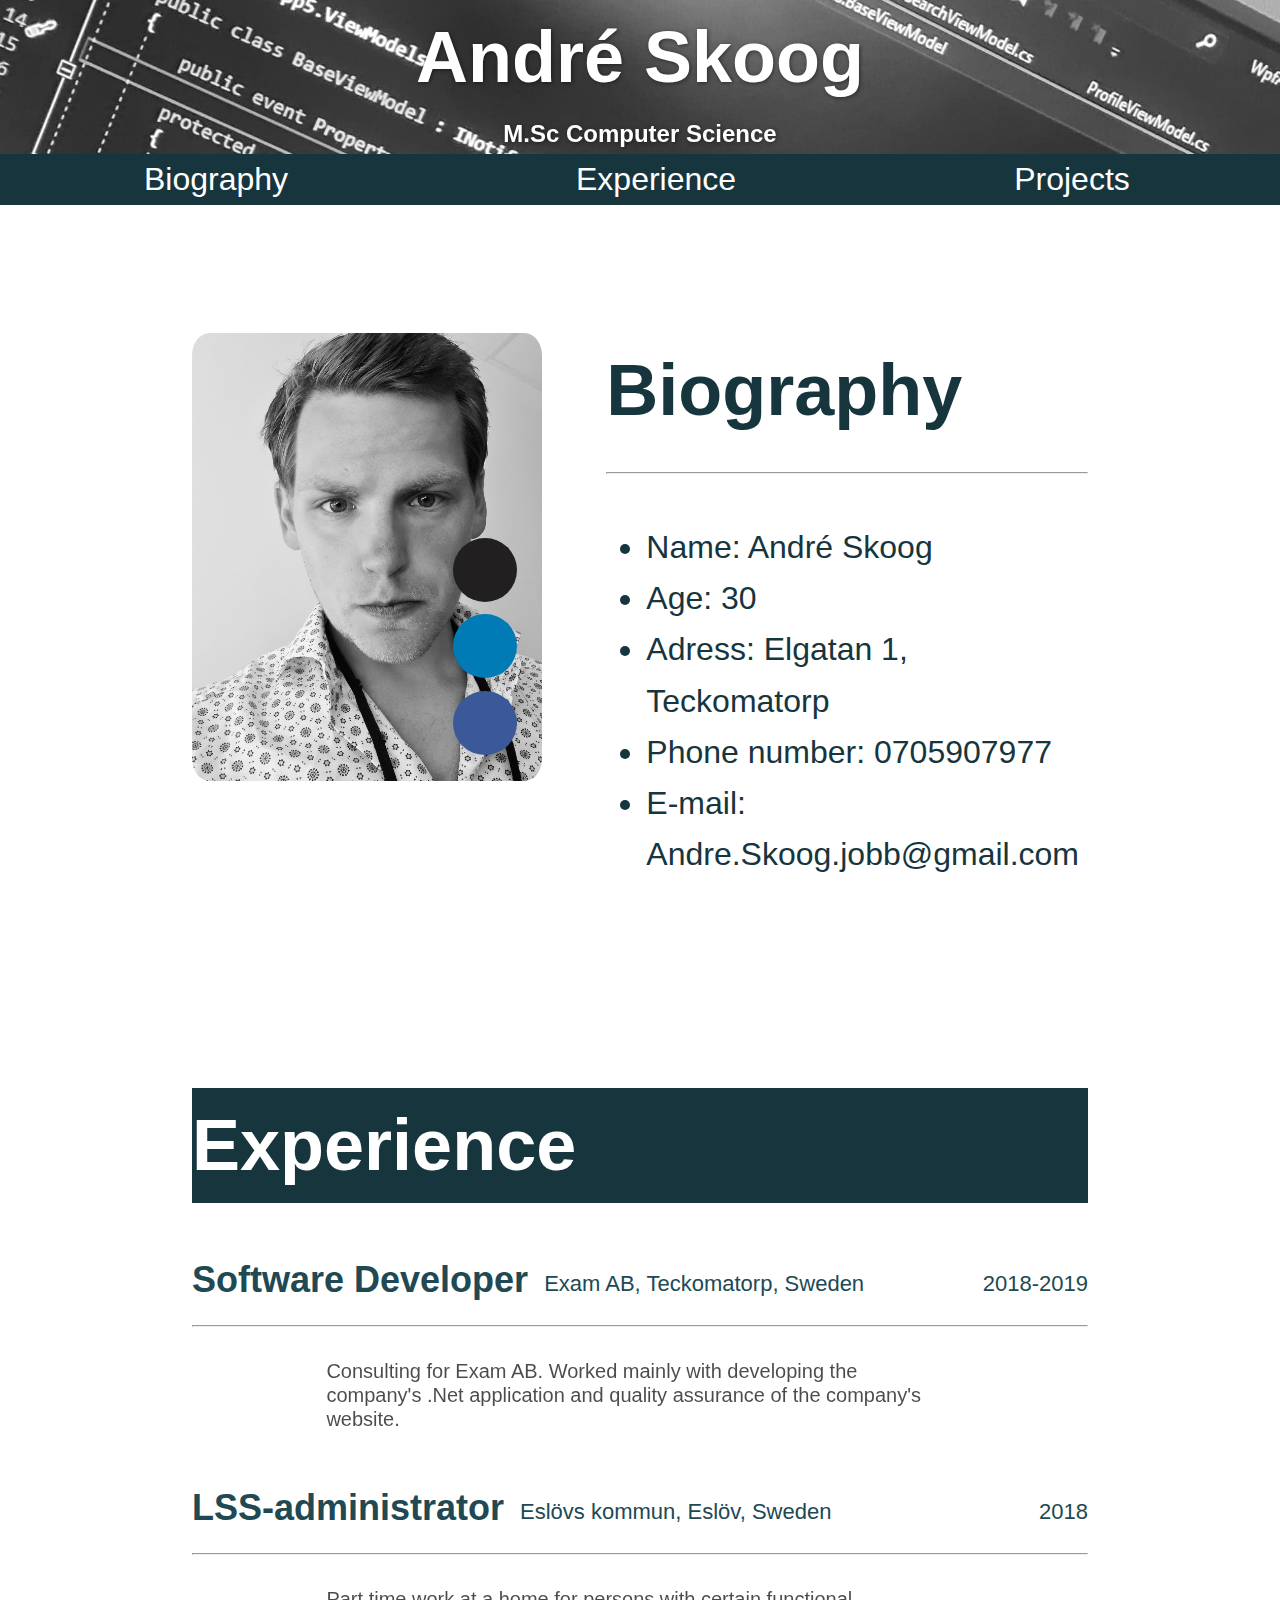
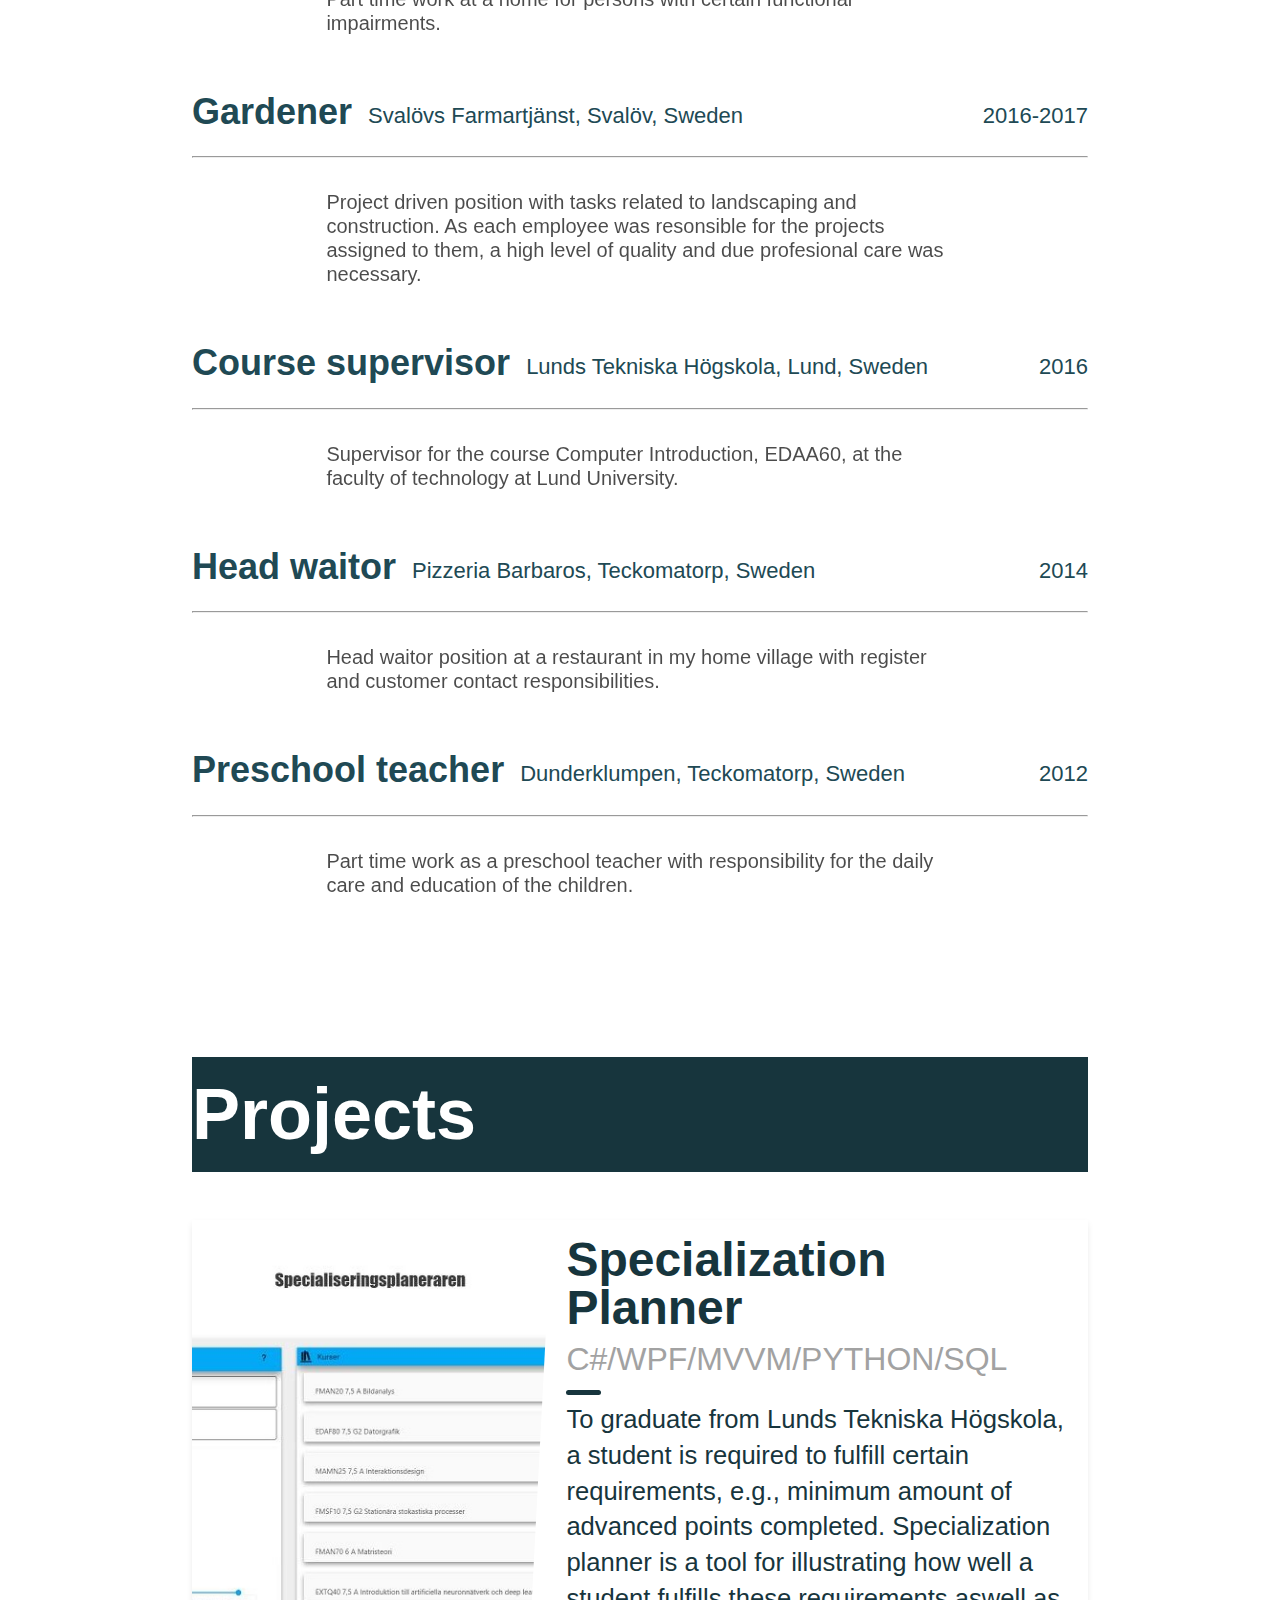
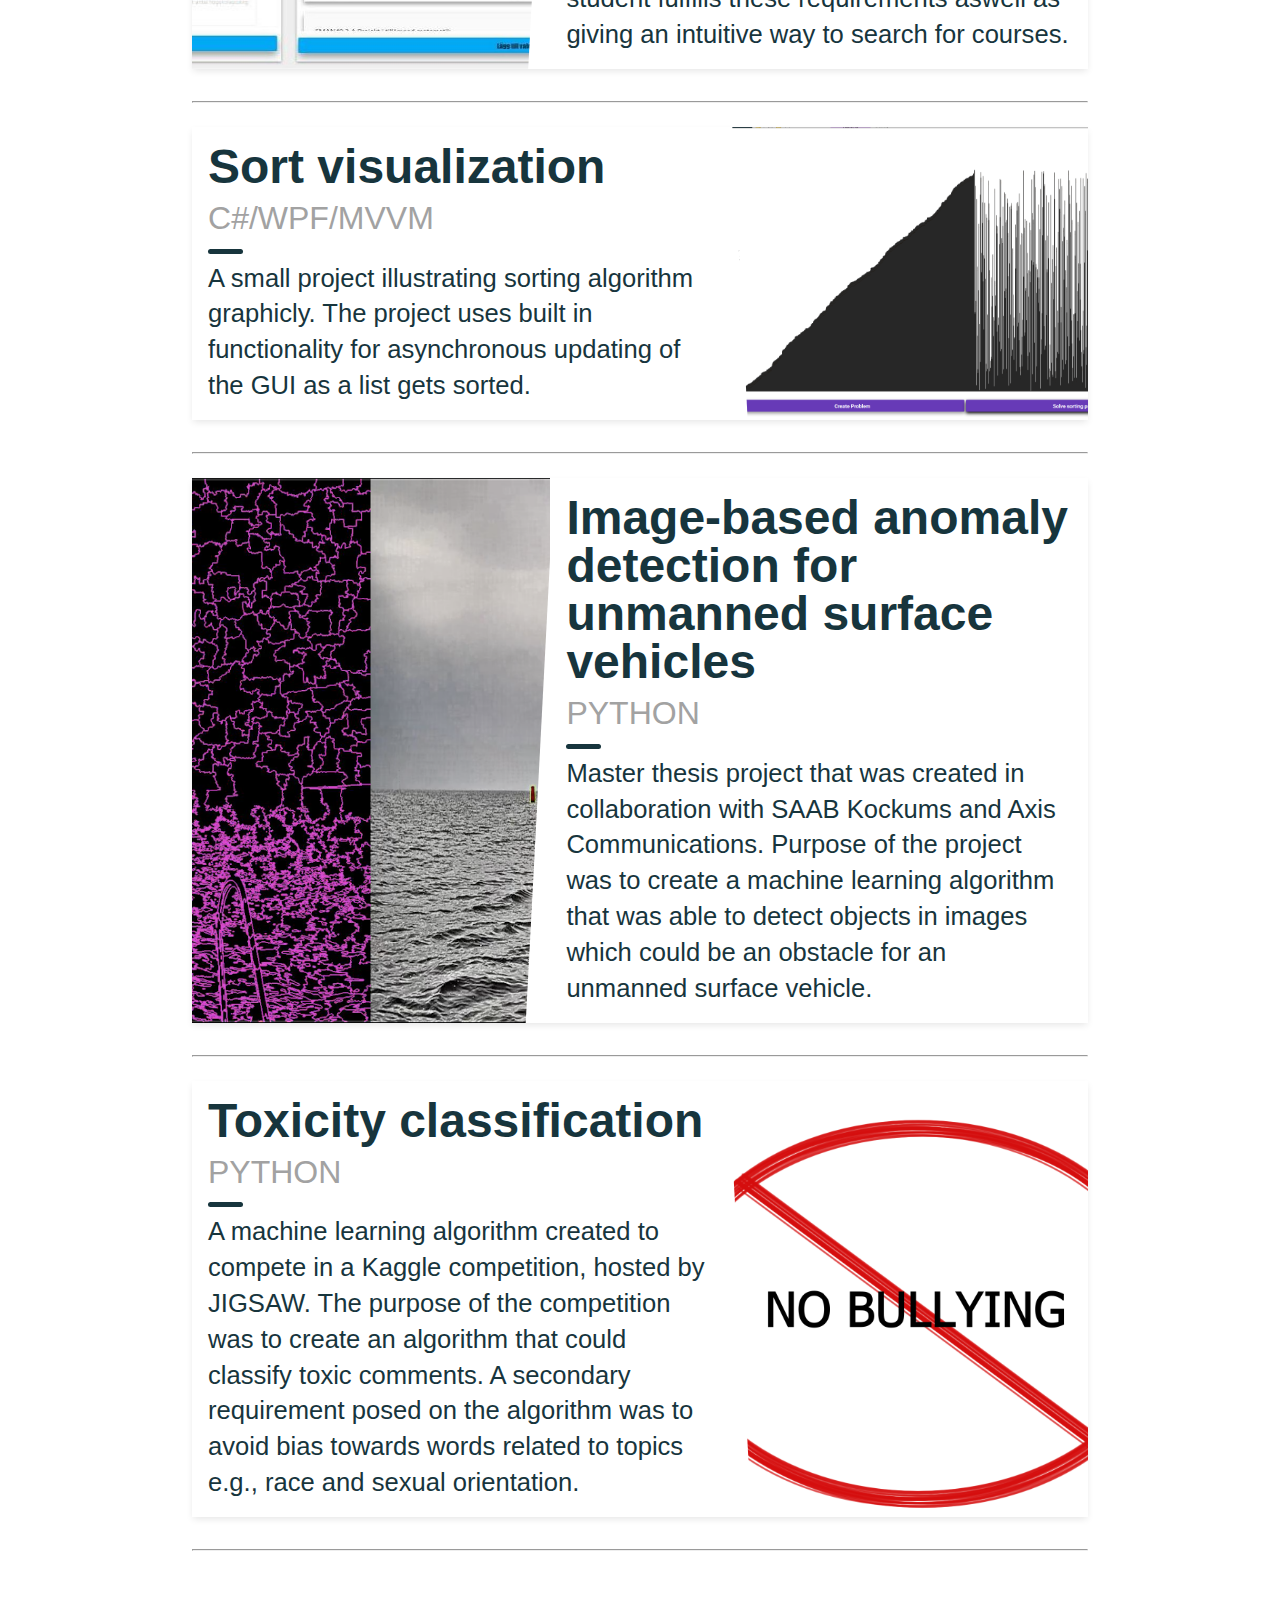
==== index.html @ 3f17c133 "Add files via upload" ====
<!DOCTYPE html>
<!--[if lt IE 7]>      <html class="no-js lt-ie9 lt-ie8 lt-ie7"> <![endif]-->
<!--[if IE 7]>         <html class="no-js lt-ie9 lt-ie8"> <![endif]-->
<!--[if IE 8]>         <html class="no-js lt-ie9"> <![endif]-->
<!--[if gt IE 8]><!--> <html class="no-js"> <!--<![endif]-->
    <head>
        <meta charset="utf-8">
        <meta http-equiv="X-UA-Compatible" content="IE=edge">
        <title></title>
        <meta name="description" content="">
        <meta name="viewport" content="width=device-width, initial-scale=1">
        <link rel="stylesheet" href="css/main.css">
        <link rel="stylesheet" href="styles.css">
        <script src="index.js"></script>
        <link rel="stylesheet" href="https://cdnjs.cloudflare.com/ajax/libs/font-awesome/4.7.0/css/font-awesome.min.css">
    </head>
    <body>
        <!--[if lt IE 7]>
            <p class="browsehappy">You are using an <strong>outdated</strong> browser. Please <a href="#">upgrade your browser</a> to improve your experience.</p>
        <![endif]-->
        <div class="sample-header">
            <div class="sample-header-section">
              <h1>André Skoog</h1>
              <h2>M.Sc Computer Science</h2>
            </div>
          </div>

        <div class="navbar">
            <a href="#" onclick="smoothScroll('about')">Biography</a>
            <a href="#" onclick="smoothScroll('experience')">Experience</a>
            <a href="#"  onclick="smoothScroll('projects')">Projects</a>
        </div>

        <section class="about-section spacing" id="about">
          <div class="scale">
          <div class="container">
            <div class="frame">
                <div class="picture"></div>
                    <div class="social facebook" onclick="openWebpage('https://www.facebook.com/andre.skoog.5')">
                        <a href="https://www.facebook.com/andre.skoog.5" target="_blank">
                            <i class="fa fa-facebook"></i>
                        </a>
                    </div>
                
                    <div class="social linkedin" onclick="openWebpage('https://www.linkedin.com/in/andre-skoog-2915b31b0/')">
                        <a href="https://www.linkedin.com/in/andre-skoog-2915b31b0/" target="_blank">
                            <i class="fa fa-linkedin" aria-hidden="true"></i>
                        </a>
                    </div>
                    <div class="social github" onclick="openWebpage('https://github.com/Zkoogan')">
                        <a href="https://github.com/Zkoogan" target="_blank">
                            <i class="fa fa-github" aria-hidden="true"></i>
                        </a>
                    </div>
            </div>
        </div>
      </div>

      <div class="biography">
        <h1>
          Biography
        </h1>
        <hr>
        <ul>
        <li>Name:                      André Skoog</li>
        <li>Age:                       30</li>
        <li>Adress:                    Elgatan 1, Teckomatorp</li>
        <li>Phone number:              0705907977</li>
        <li>E-mail:             Andre.Skoog.jobb@gmail.com</li>
      </ul>
      </div>
        </section>

        <section class="cv-section spacing" id="experience">
          <h2 class="projects-section-title">
            Experience
          </h2>
          
          <div class="experience-container">
            <h3 class="experience-header">Software Developer</h3>
            <span class="experience-span">Exam AB, Teckomatorp, Sweden</span>
            <span class="experience-timespan">2018-2019</span>
          </div>
          <hr class="hr-spacing">
          <span class="experience-description">
            Consulting for Exam AB. Worked mainly with developing the company's .Net application and quality assurance of the company's website.
          </span>

          <div class="experience-container">
            <h3 class="experience-header">LSS-administrator</h3>
            <span class="experience-span">Eslövs kommun, Eslöv, Sweden</span>
            <span class="experience-timespan">2018</span>
          </div>
          <hr class="hr-spacing">
          <span class="experience-description">
            Part time work at a home for persons with certain functional impairments.
          </span>

          <div class="experience-container">
            <h3 class="experience-header">Gardener</h3>
            <span class="experience-span">Svalövs Farmartjänst, Svalöv, Sweden</span>
            <span class="experience-timespan">2016-2017</span>
          </div>
          <hr class="hr-spacing">
          <span class="experience-description">
            Project driven position with tasks related to landscaping and construction. As each employee was resonsible for the projects assigned to them, a high level of quality and due profesional care was necessary. 
          </span>

          <div class="experience-container">
            <h3 class="experience-header">Course supervisor</h3>
            <span class="experience-span">Lunds Tekniska Högskola, Lund, Sweden</span>
            <span class="experience-timespan">2016</span>
          </div>
          <hr class="hr-spacing">
          <span class="experience-description">
            Supervisor for the course Computer Introduction, EDAA60, at the faculty of technology at Lund University.
          </span>

          <div class="experience-container">
            <h3 class="experience-header">Head waitor</h3>
            <span class="experience-span">Pizzeria Barbaros, Teckomatorp, Sweden</span>
            <span class="experience-timespan">2014</span>
          </div>
          <hr class="hr-spacing">
          <span class="experience-description">
            Head waitor position at a restaurant in my home village with register and customer contact responsibilities.
          </span>

          <div class="experience-container">
            <h3 class="experience-header">Preschool teacher</h3>
            <span class="experience-span">Dunderklumpen, Teckomatorp, Sweden</span>
            <span class="experience-timespan">2012</span>
          </div>
          <hr class="hr-spacing">
          <span class="experience-description">
            Part time work as a preschool teacher with responsibility for the daily care and education of the children.
          </span>



        </section>
        

        <section class="projects-section spacing" id="projects">
            <h2 class="projects-section-title">
                Projects
            </h2>
        <div class="blog-card">
            <div class="meta">
              <div class="photo" style="background-image: url(img/spec_planner.jpg)"></div>
              <ul class="details">
                <li class="tags">
                  <ul>
                    <li><a href="https://github.com/Zkoogan/Specialization_Planner" target="_blank">Github</a></li>
                  </ul>
                </li>
              </ul>
            </div>
            <div class="description">
              <h1>Specialization Planner</h1>
              <h2>C#/WPF/MVVM/Python/SQL</h2>
              <p> To graduate from Lunds Tekniska Högskola, a student is required to fulfill certain requirements, e.g., minimum amount of advanced points completed. Specialization planner is a tool for illustrating how well a student fulfills these requirements aswell as giving an intuitive way to search for courses.</p>
            </div>
          </div>

          <hr>

          <div class="blog-card alt">
            <div class="meta">
              <div class="photo" style="background-image: url(img/sort.png)"></div>
              <ul class="details">
                <li class="tags">
                  <ul>
                    <li><a href="https://github.com/Zkoogan/Sort_Visualization" target="_blank">Github</a></li>
                  </ul>
                </li>
              </ul>
            </div>
            <div class="description">
              <h1>Sort visualization</h1>
              <h2>C#/WPF/MVVM</h2>
              <p>A small project illustrating sorting algorithm graphicly. The project uses built in functionality for asynchronous updating of the GUI as a list gets sorted.</p>
            </div>
          </div>

          <hr>
        <div class="blog-card">
            <div class="meta">
              <div class="photo" style="background-image: url(img/thesis.png)"></div>
              <ul class="details">
                <li class="tags">
                  <ul>
                    <li><a href="#">Github</a></li>
                  </ul>
                </li>
              </ul>
            </div>
            <div class="description">
              <h1>Image-based anomaly detection for unmanned surface vehicles</h1>
              <h2>Python</h2>
              <p> Master thesis project that was created in collaboration with SAAB Kockums and Axis Communications. Purpose of the project was to create a machine learning algorithm that was able to detect objects in images which could be an obstacle for an unmanned surface vehicle.</p>
            </div>
          </div>

          <hr>
          <div class="blog-card alt">
            <div class="meta">
              <div class="photo" style="background-image: url(img/no_bullying.png)"></div>
              <ul class="details">
                <li class="tags">
                  <ul>
                    <li><a href="https://github.com/Zkoogan/Kaggle_Unintended_Bias_In_Toxicity_Classification" target="_blank">Github</a></li>
                  </ul>
                </li>
              </ul>
            </div>
            <div class="description">
              <h1>Toxicity classification</h1>
              <h2>Python</h2>
              <p> A machine learning algorithm created to compete in a Kaggle competition, hosted by JIGSAW. The purpose of the competition was to create an algorithm that could classify toxic comments. A secondary requirement posed on the algorithm was to avoid bias towards words related to topics e.g., race and sexual orientation.</p>
            </div>
          </div>
          <hr>
          </section>
        <script src="" async defer></script>
    </body>
</html>
---- css/main.css ----
*,::before,::after{
  box-sizing: border-box;
  --clr-accent: #43638f;
}

body{
    margin: 0;
    font-family: 'Noto Sans JP', sans-serif;
    line-height: 1.6;
    background-color: #fff;
}

.projects-section{
    display: block;
    background-color: #fff;
    justify-content: center;
    margin-left: auto;
    margin-right: auto;
    margin-bottom: 4rem;
    width: 70%;
    font-size: clamp(1.5rem, calc(5vw + 1rem), 3rem);
    border-radius: 5%;
    
}



.navbar {
    overflow: hidden;
    background-color: #17353d;
    font-family: 'Noto Sans JP', sans-serif; 
    display: flex;
    margin-bottom: 3rem;
    position: -webkit-sticky !important; /* Safari */
    position: sticky !important;
    z-index: 10;
    width: 100%;
    display: -webkit-flex;
    column-gap: 1rem;
    top: 0;
    justify-content: center;
}

.navbar a {
  font-size: 2rem;
  color: white;
  text-align: center;
  margin-left: auto;
  margin-right: auto;
  text-decoration: none;
  width: 10%;
}
  
section{
    margin-bottom: 2rem;
}




.navbar a:hover, .dropdown:hover .dropbtn, .dropbtn:focus {
  background-color: #204954;
  transform: translateY(-5px);
}

.dropdown-content {
  display: none;
  position: absolute;
  background-color: #f9f9f9;
  min-width: 160px;
  box-shadow: 0px 8px 16px 0px rgba(0,0,0,0.2);
  z-index: 1;
}

.dropdown-content a {
  float: none;
  color: black;
  padding: 12px 16px;
  text-decoration: none;
  display: block;
  text-align: left;
}

.dropdown-content a:hover {
  background-color: #ddd;
}

.show {
  display: block;
}
img{
    height: auto;
    max-width: 100%;
    display: block;
}
h1,h2,h3,p{
    margin: 0;
    text-align: center center;
}

h1{
    font-size: clamp(2.5rem, calc(5vw + 1rem), 4.5rem);
}


.spacing > * + *{
    margin-top: var(--spacer, 2rem);
}

.about-section {
  display: flex;
  background-color: #fff;
  justify-content: center;
  margin-left: auto;
  margin-right: auto;
  margin-bottom: 4rem;
  width: 70%;
  font-size: clamp(1.5rem, calc(5vw + 1rem), 3rem);
  border-radius: 5%;
}

.cv-section {
  display: block;
  background-color: #fff;
  justify-content: center;
  margin-left: auto;
  margin-right: auto;
  margin-bottom: 10rem;
  margin-top: 10rem;
  width: 70%;
  font-size: clamp(1.5rem, calc(5vw + 1rem), 3rem);
  border-radius: 5%;
}



.scale{
  width: 40%;
  display: inline-block;
}

.sample-header {
    width: 100%;
    background-image: url("../img/programming.jpg");
    background-size: cover;
    background-repeat: no-repeat;
    filter: grayscale(100%);
    justify-content: center;
  }
  .sample-header::before {
    content: "";
    background-color: MidnightBlue;
    opacity: 0.3;
  }
  .sample-header-section {
    position: relative;
    max-width: 500px;
    margin-left: auto;
    margin-right: auto;
    color: white;
    text-shadow: 1px 1px 4px rgba(0, 0, 0, 0.5);
    text-align: center;
  }

  .projects-section-title{
    color: white;
    margin-bottom: 3rem;
    background-color: #17353d;
  }
---- styles.css ----
.container .frame .social.facebook:hover, .container .frame .social.facebook:focus, .container .frame .social.linkedin:hover, .container .frame .social.linkedin:focus, .container .frame .social.github:hover, .container .frame .social.github:focus {
  top: 0;
  left: 0;
  width: 100%;
  height: 100%;
  border-radius: 0;
  opacity: .8;
  z-index: 1;
  cursor: pointer;
}

.container .frame .social.facebook:hover i, .container .frame .social.facebook:focus i, .container .frame .social.linkedin:hover i, .container .frame .social.linkedin:focus i, .container .frame .social.github:hover i, .container .frame .social.github:focus i {
  opacity: 1;
  font-size: 20vw;
  -webkit-box-pack: center;
      -ms-flex-pack: center;
          justify-content: center;
}

.experience-container {
  color: #204954;
  margin-bottom: 1rem;
  display: -webkit-box;
  display: -ms-flexbox;
  display: flex;
  position: relative;
}

.experience-header {
  font-weight: bold;
  position: relative;
  top: 0px;
  -webkit-box-pack: center;
      -ms-flex-pack: center;
          justify-content: center;
  margin-right: 1rem;
  font-size: 36px !important;
}

.hr-spacing {
  margin-top: 0px;
}

.experience-span {
  position: relative;
  top: 15px;
  -webkit-box-pack: center;
      -ms-flex-pack: center;
          justify-content: center;
  font-size: 22px !important;
}

.experience-description {
  display: block;
  font-size: 20px !important;
  line-height: 1.2;
  opacity: 0.7;
  width: 70%;
  margin-left: auto;
  margin-right: auto;
  margin-bottom: 3rem;
}

.experience-timespan {
  position: absolute;
  right: 0px;
  top: 15px;
  font-size: 22px !important;
}

.container {
  width: 100%;
  height: 35vw;
  background-color: #fff;
  display: -webkit-box;
  display: -ms-flexbox;
  display: flex;
  -webkit-box-align: left;
      -ms-flex-align: left;
          align-items: left;
  -webkit-box-pack: left;
      -ms-flex-pack: left;
          justify-content: left;
  -webkit-column-count: 1;
          column-count: 1;
  margin-top: 5rem;
  position: relative;
}

.container .frame {
  width: 100%;
  height: 35vw;
  border-radius: 5%;
  overflow: hidden;
  position: relative;
  margin: 0;
}

.container .frame .picture {
  width: 100%;
  height: 100%;
  background-image: url("img/profil.jpg");
  z-index: 0;
  background-position: center center;
  background-repeat: no-repeat;
  background-size: cover;
  background-blend-mode: multiply;
  -webkit-transition: all 600ms cubic-bezier(0.075, 0.82, 0.165, 1);
  transition: all 600ms cubic-bezier(0.075, 0.82, 0.165, 1);
  margin: 0;
  -webkit-filter: grayscale(100%);
          filter: grayscale(100%);
}

.container .frame .social {
  position: absolute;
  right: 2vw;
  width: 5vw;
  height: 5vw;
  border-radius: 50%;
  z-index: 2;
}

.container .frame .social a {
  display: contents;
}

.container .frame .social a i {
  color: white;
  margin: 7px;
  opacity: 0;
}

.container .frame .social.facebook {
  bottom: 2vw;
  background-color: #3b5998;
}

.container .frame .social.linkedin {
  bottom: 8vw;
  background-color: #007bb5;
}

.container .frame .social.github {
  bottom: 14vw;
  background-color: #211F1F;
}

.container .frame:hover .picture, .container .frame.focus .picture {
  -webkit-transition: all 600ms cubic-bezier(0.075, 0.82, 0.165, 1);
  transition: all 600ms cubic-bezier(0.075, 0.82, 0.165, 1);
  -webkit-transform: scale(1.2) rotate(6deg);
          transform: scale(1.2) rotate(6deg);
}

.blog-card {
  display: -webkit-box;
  display: -ms-flexbox;
  display: flex;
  -webkit-box-orient: vertical;
  -webkit-box-direction: normal;
      -ms-flex-direction: column;
          flex-direction: column;
  margin: 1rem auto;
  -webkit-box-shadow: 0 3px 7px -1px rgba(0, 0, 0, 0.1);
          box-shadow: 0 3px 7px -1px rgba(0, 0, 0, 0.1);
  margin-bottom: 1.6%;
  background: #fff;
  line-height: 1.4;
  font-family: sans-serif;
  overflow: hidden;
  z-index: 0;
}

.blog-card a {
  color: inherit;
}

.blog-card a:hover {
  color: #17353d;
}

.blog-card:hover .photo {
  -webkit-transform: scale(1.3) rotate(3deg);
          transform: scale(1.3) rotate(3deg);
}

.blog-card .meta {
  position: relative;
  z-index: 0;
  height: 200px;
}

.blog-card .photo {
  position: absolute;
  top: 0;
  right: 0;
  bottom: 0;
  left: 0;
  background-size: cover;
  background-position: center;
  -webkit-transition: -webkit-transform .2s;
  transition: -webkit-transform .2s;
  transition: transform .2s;
  transition: transform .2s, -webkit-transform .2s;
}

.blog-card .details,
.blog-card .details ul {
  margin: auto;
  padding: 0;
  list-style: none;
}

.blog-card .details {
  position: absolute;
  top: 0;
  bottom: 0;
  left: -100%;
  margin: auto;
  -webkit-transition: left .2s;
  transition: left .2s;
  background: rgba(0, 0, 0, 0.6);
  color: #fff;
  padding: 10px;
  width: 100%;
  font-size: 1.5rem;
}

.blog-card .details a {
  -webkit-text-decoration: dotted underline;
          text-decoration: dotted underline;
}

.blog-card .details ul li {
  display: inline-block;
}

.blog-card .details .author:before {
  font-family: FontAwesome;
  margin-right: 10px;
  content: "\f007";
}

.blog-card .details .date:before {
  font-family: FontAwesome;
  margin-right: 10px;
  content: "\f133";
}

.blog-card .details .tags ul:before {
  font-family: FontAwesome;
  content: "\f02b";
  margin-right: 10px;
}

.blog-card .details .tags li {
  margin-right: 2px;
}

.blog-card .details .tags li:first-child {
  margin-left: -4px;
}

.blog-card .description {
  padding: 1rem;
  background: #fff;
  position: relative;
  z-index: 1;
}

.blog-card .description h1,
.blog-card .description h2 {
  font-family: Poppins, sans-serif;
  color: #17353d;
}

.blog-card .description h1 {
  line-height: 1;
  margin: 0;
  font-size: 3rem;
}

.blog-card .description h2 {
  font-size: 2rem;
  font-weight: 300;
  text-transform: uppercase;
  color: #a2a2a2;
  margin-top: 5px;
}

.blog-card .description .read-more {
  text-align: right;
}

.blog-card .description .read-more a {
  color: #17353d;
  display: inline-block;
  position: relative;
}

.blog-card .description .read-more a:after {
  content: "\f061";
  font-family: FontAwesome;
  margin-left: -10px;
  opacity: 0;
  vertical-align: middle;
  -webkit-transition: margin .3s, opacity .3s;
  transition: margin .3s, opacity .3s;
}

.blog-card .description .read-more a:hover:after {
  margin-left: 5px;
  opacity: 1;
}

.blog-card p {
  position: relative;
  color: #17353d;
  margin: 1rem 0 0;
  font-size: 1.6rem;
}

.blog-card p:first-of-type {
  margin-top: 1.25rem;
}

.blog-card p:first-of-type:before {
  content: "";
  position: absolute;
  height: 5px;
  background: #17353d;
  width: 35px;
  top: -0.75rem;
  border-radius: 3px;
}

.blog-card:hover .details {
  left: 0%;
}

@media (min-width: 640px) {
  .blog-card {
    -webkit-box-orient: horizontal;
    -webkit-box-direction: normal;
        -ms-flex-direction: row;
            flex-direction: row;
    max-width: 100%;
  }
  .blog-card .meta {
    -ms-flex-preferred-size: 40%;
        flex-basis: 40%;
    height: auto;
  }
  .blog-card .description {
    -ms-flex-preferred-size: 60%;
        flex-basis: 60%;
  }
  .blog-card .description:before {
    -webkit-transform: skewX(-3deg);
            transform: skewX(-3deg);
    content: "";
    background: #fff;
    width: 30px;
    position: absolute;
    left: -10px;
    top: 0;
    bottom: 0;
    z-index: -1;
  }
  .blog-card.alt {
    -webkit-box-orient: horizontal;
    -webkit-box-direction: reverse;
        -ms-flex-direction: row-reverse;
            flex-direction: row-reverse;
  }
  .blog-card.alt .description:before {
    left: inherit;
    right: -10px;
    -webkit-transform: skew(3deg);
            transform: skew(3deg);
  }
  .blog-card.alt .details {
    padding-left: 25px;
  }
}

.biography {
  width: 55%;
  text-align: center center;
  margin-left: 4rem;
  margin-top: 5rem;
  color: #17353d;
}

.biography li {
  font-size: 2rem;
}
/*# sourceMappingURL=styles.css.map */
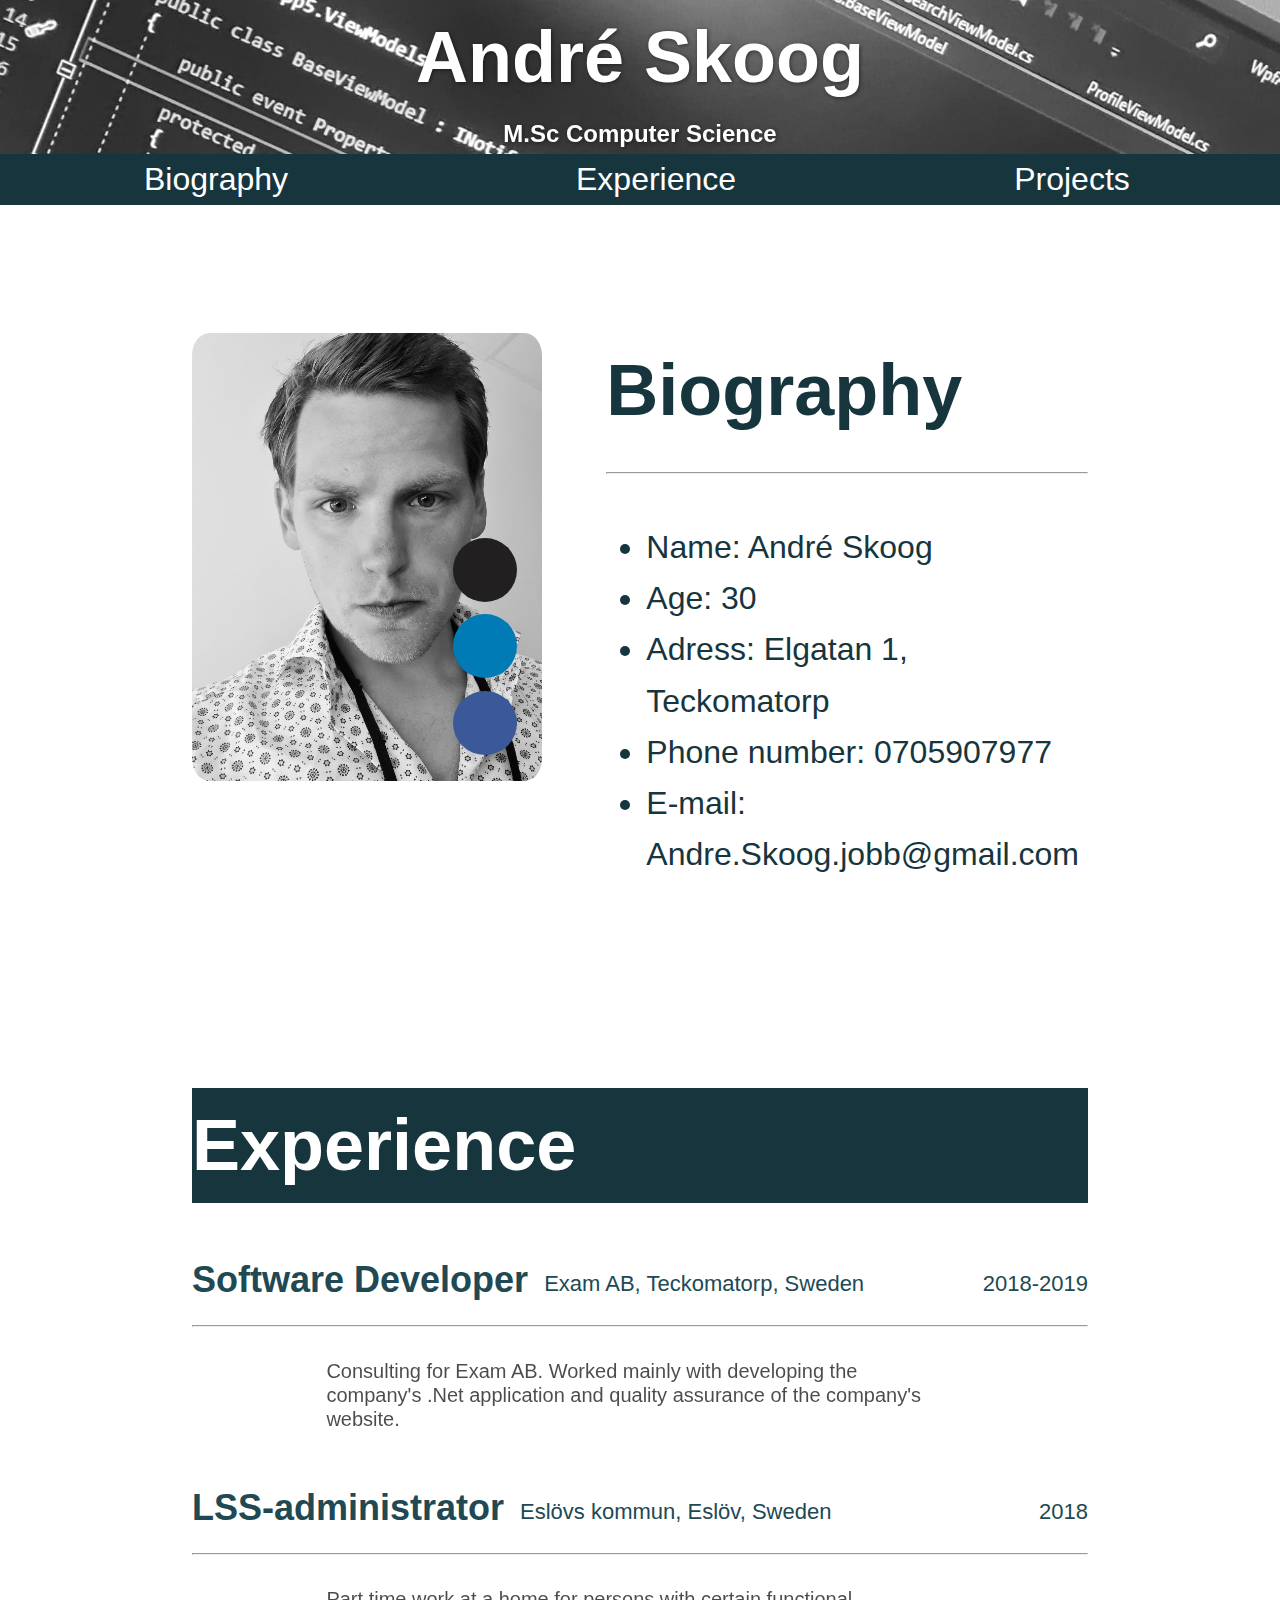
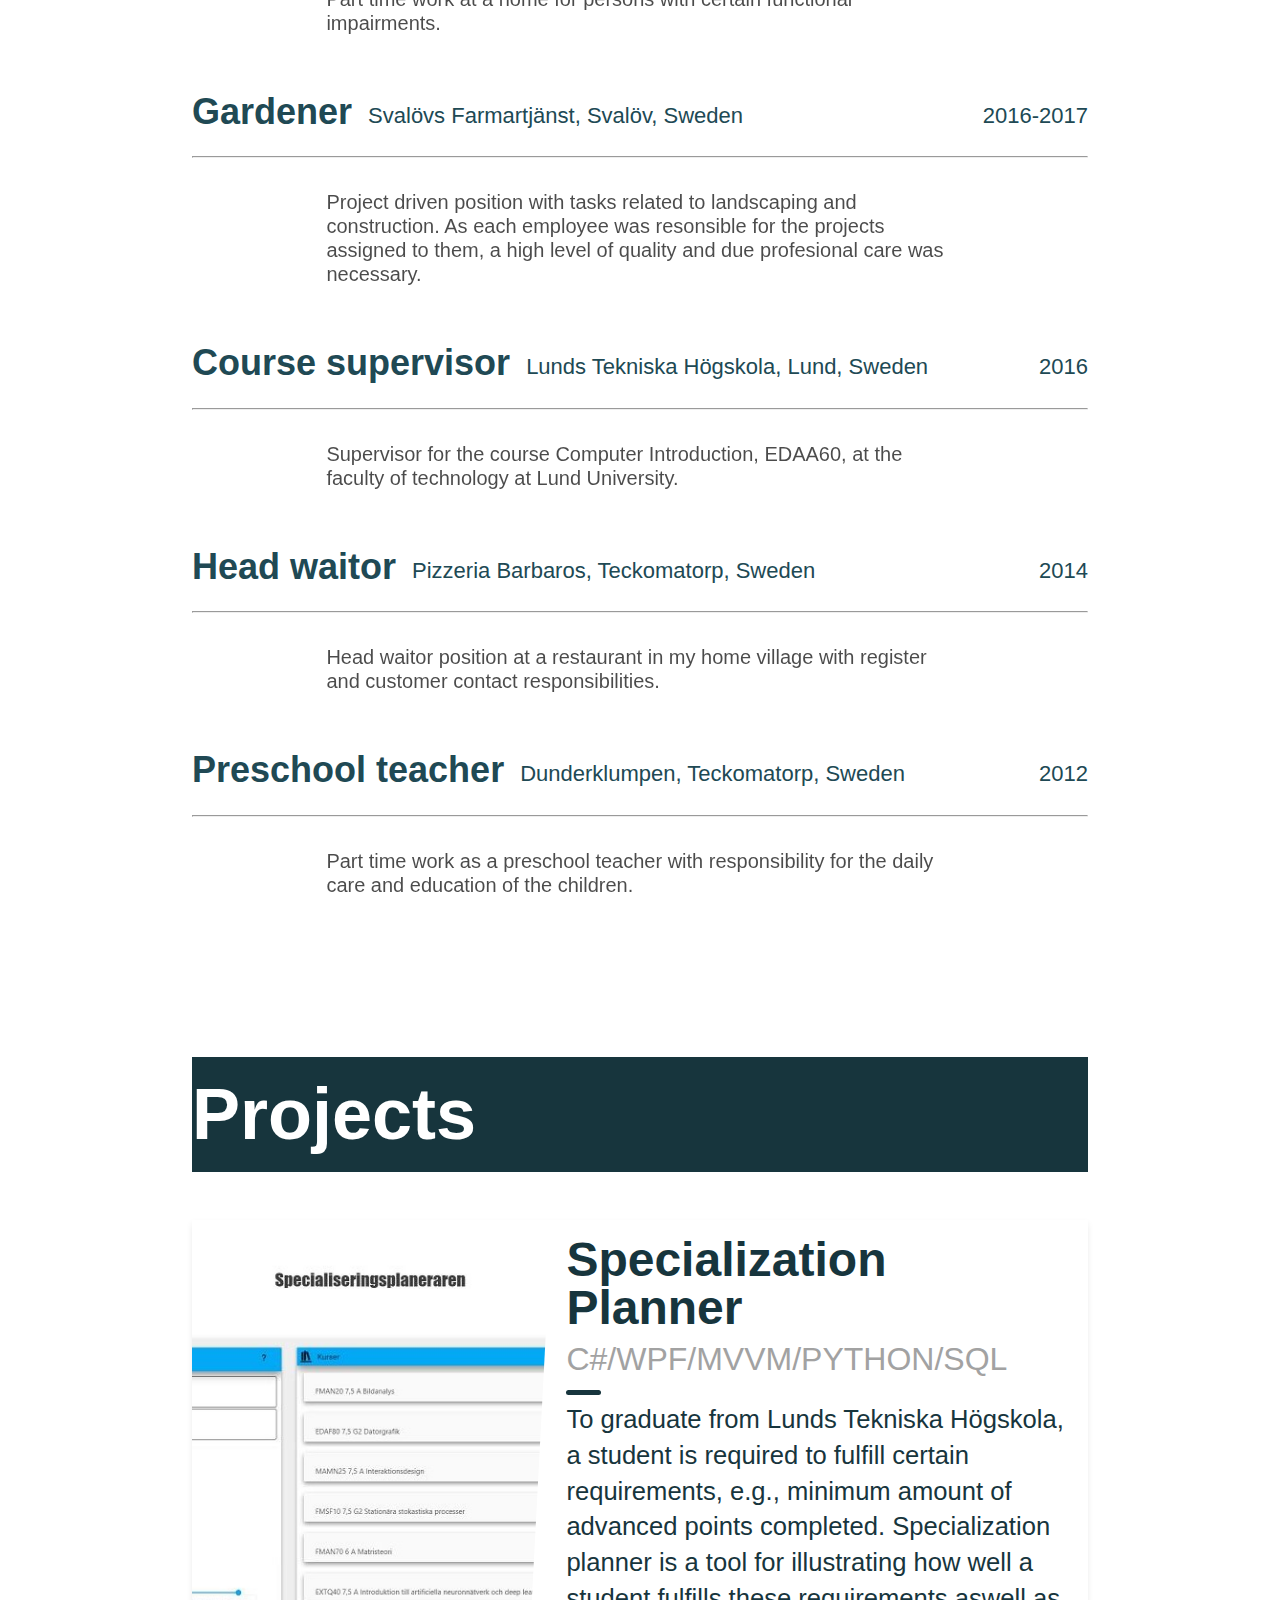
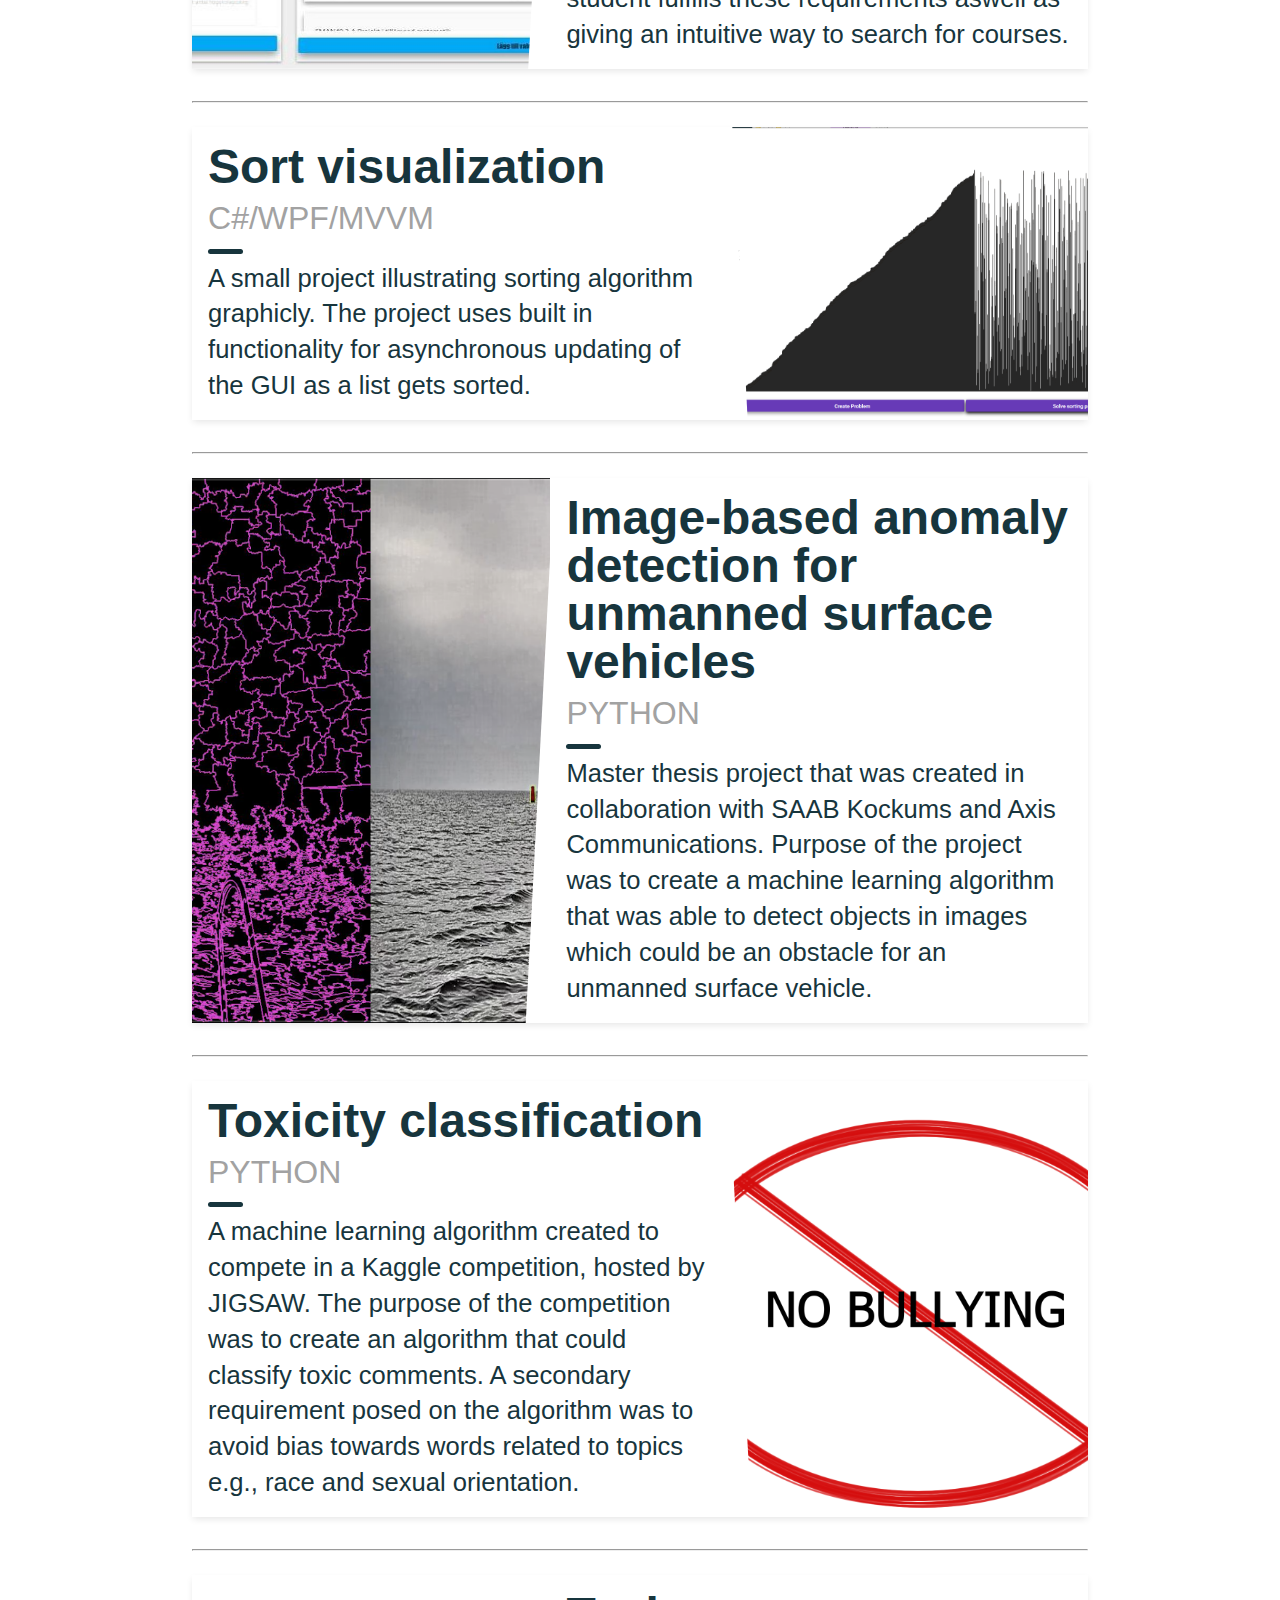
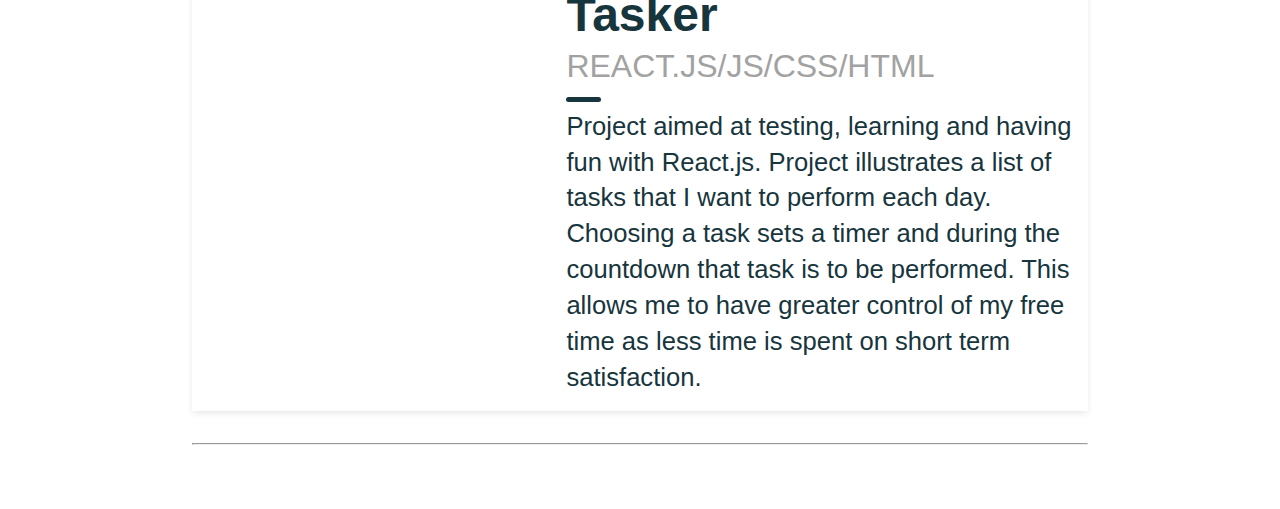
==== commit 57818358: "Added new project" ====
--- a/index.html
+++ b/index.html
@@ -221,6 +221,28 @@
             </div>
           </div>
           <hr>
+
+          <div class="blog-card">
+            <div class="meta">
+              <div class="photo" style="background-image: url(img/tasker.png)"></div>
+              <ul class="details">
+                <li class="tags">
+                  <ul>
+                    <li><a href="https://github.com/Zkoogan/tasker" target="_blank">Github</a></li>
+                  </ul>
+                </li>
+              </ul>
+            </div>
+            <div class="description">
+              <h1>Tasker</h1>
+              <h2>React.js/JS/CSS/HTML</h2>
+              <p> Project aimed at testing, learning and having fun with React.js. Project illustrates a list of tasks that I want to perform each day. Choosing a task sets a timer and during the countdown that task is to be performed. This allows me to have greater control of my free time as less time is spent on short term satisfaction.</p>
+            </div>
+          </div>
+
+          <hr>
+
+
           </section>
         <script src="" async defer></script>
     </body>
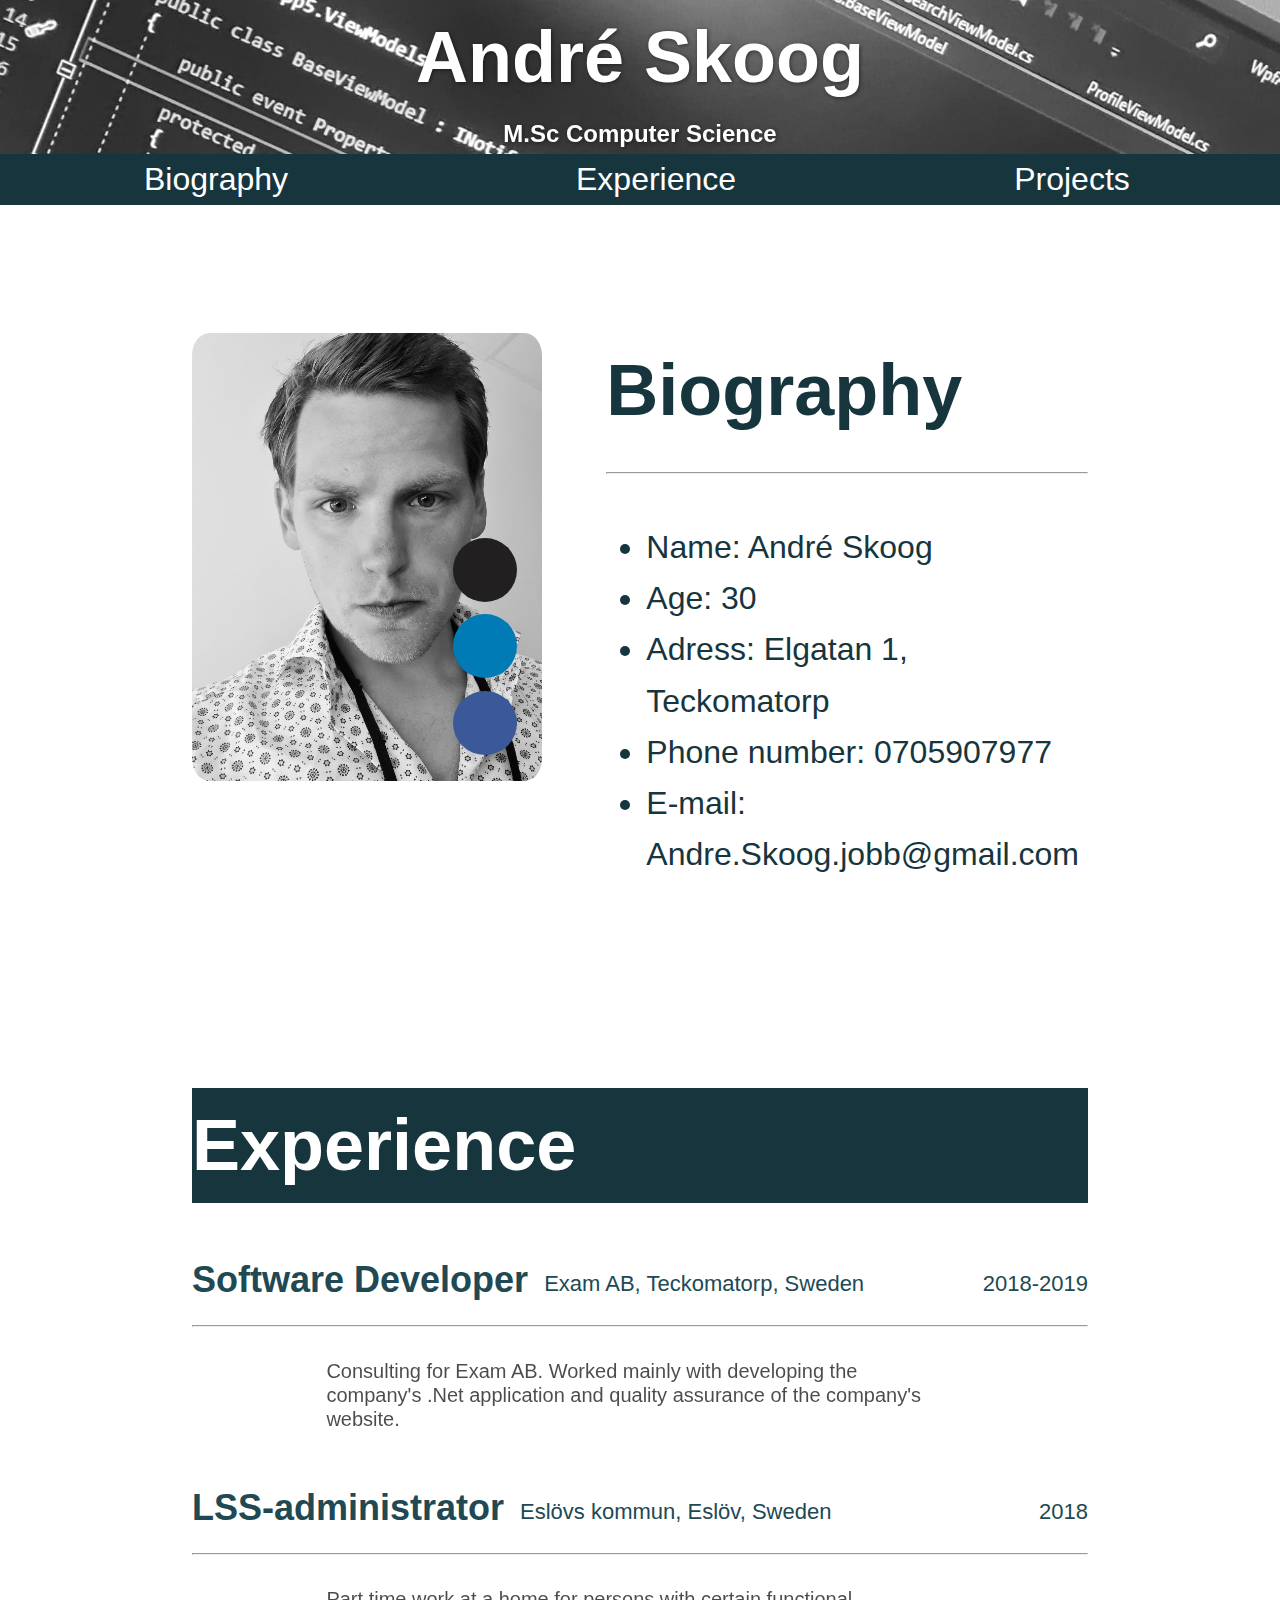
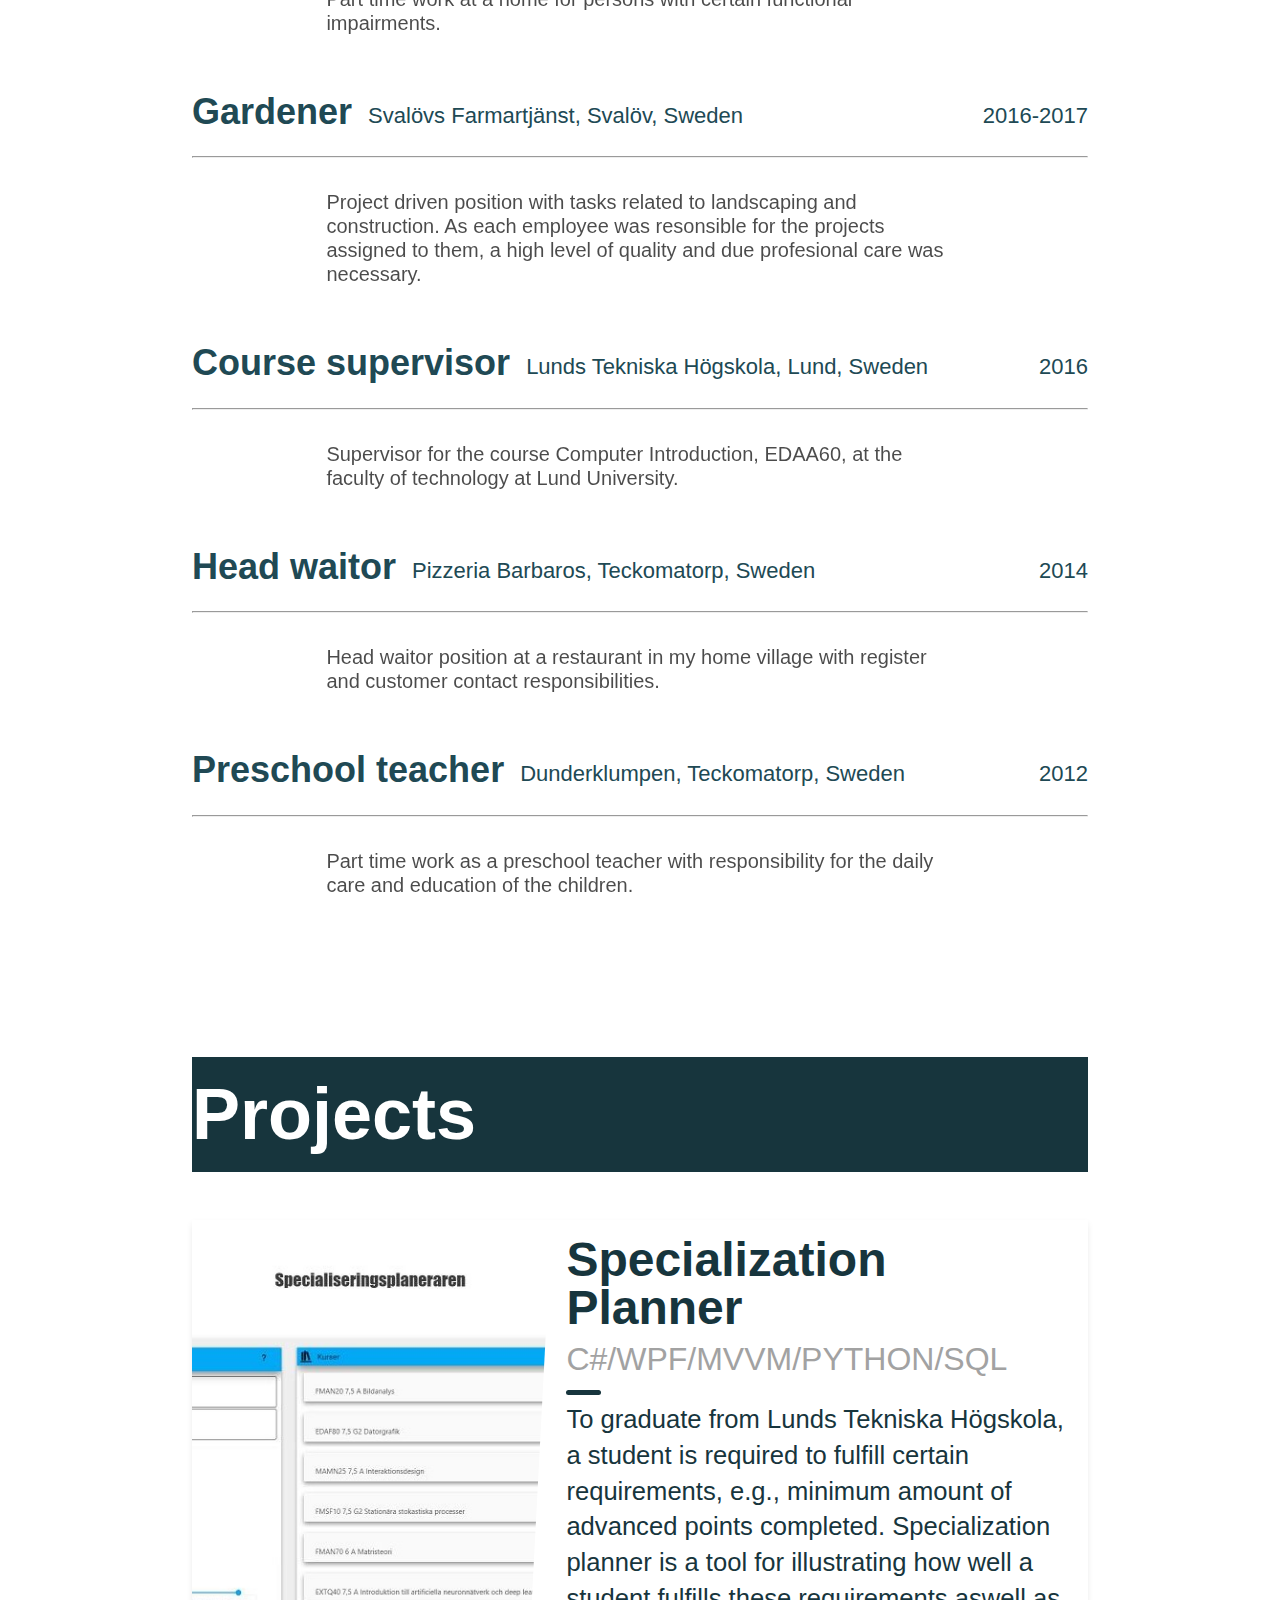
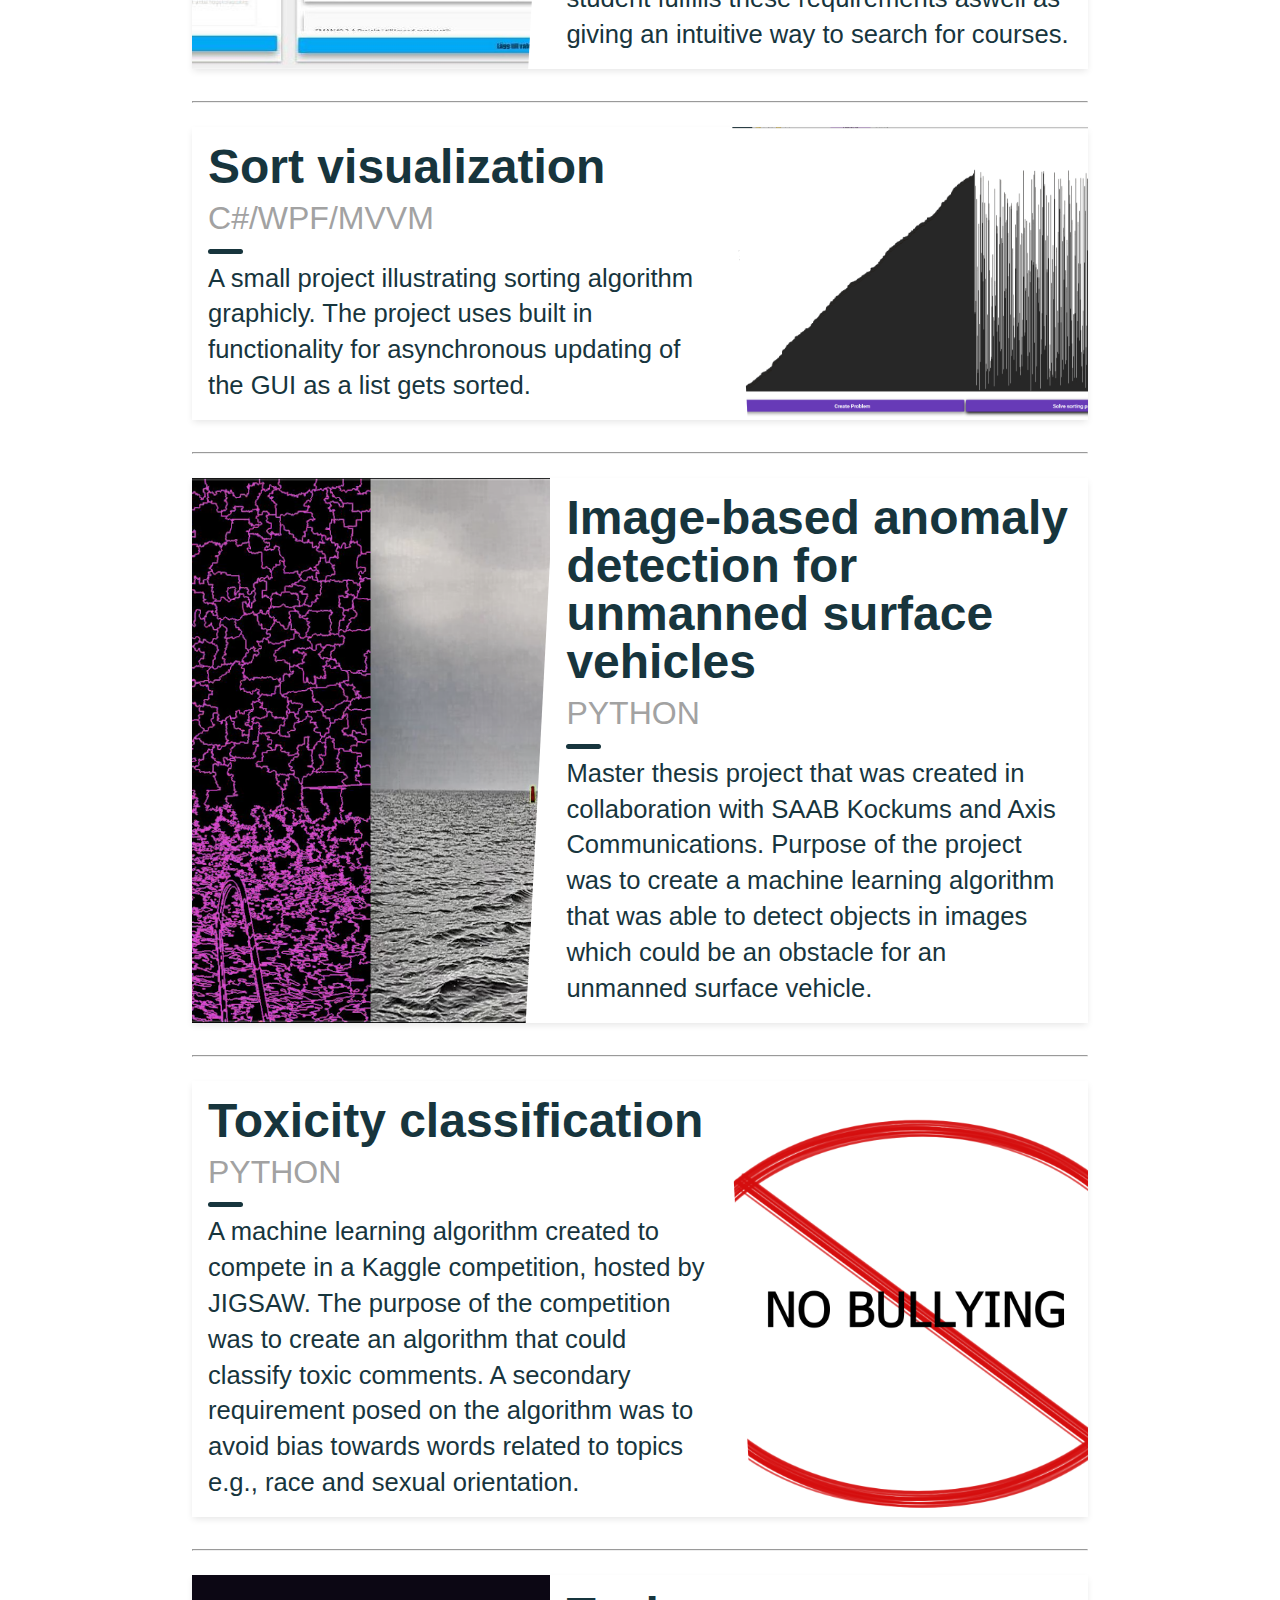
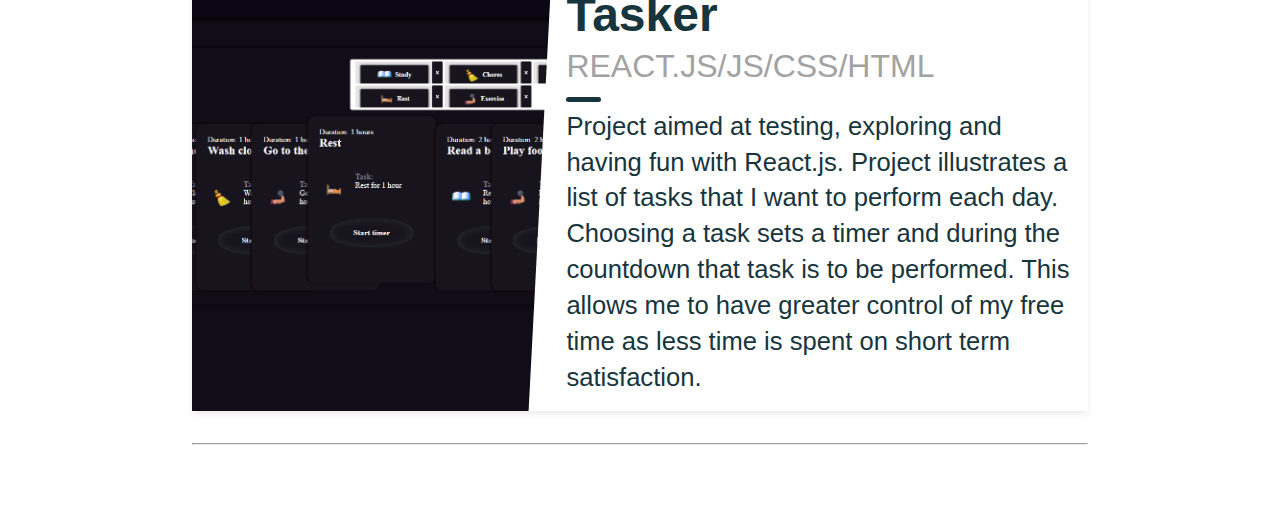
==== commit 299ec4ba: "changed wording of tasker description" ====
--- a/index.html
+++ b/index.html
@@ -236,7 +236,7 @@
             <div class="description">
               <h1>Tasker</h1>
               <h2>React.js/JS/CSS/HTML</h2>
-              <p> Project aimed at testing, learning and having fun with React.js. Project illustrates a list of tasks that I want to perform each day. Choosing a task sets a timer and during the countdown that task is to be performed. This allows me to have greater control of my free time as less time is spent on short term satisfaction.</p>
+              <p> Project aimed at testing, exploring and having fun with React.js. Project illustrates a list of tasks that I want to perform each day. Choosing a task sets a timer and during the countdown that task is to be performed. This allows me to have greater control of my free time as less time is spent on short term satisfaction.</p>
             </div>
           </div>
 
@@ -246,4 +246,4 @@
           </section>
         <script src="" async defer></script>
     </body>
-</html>+</html>
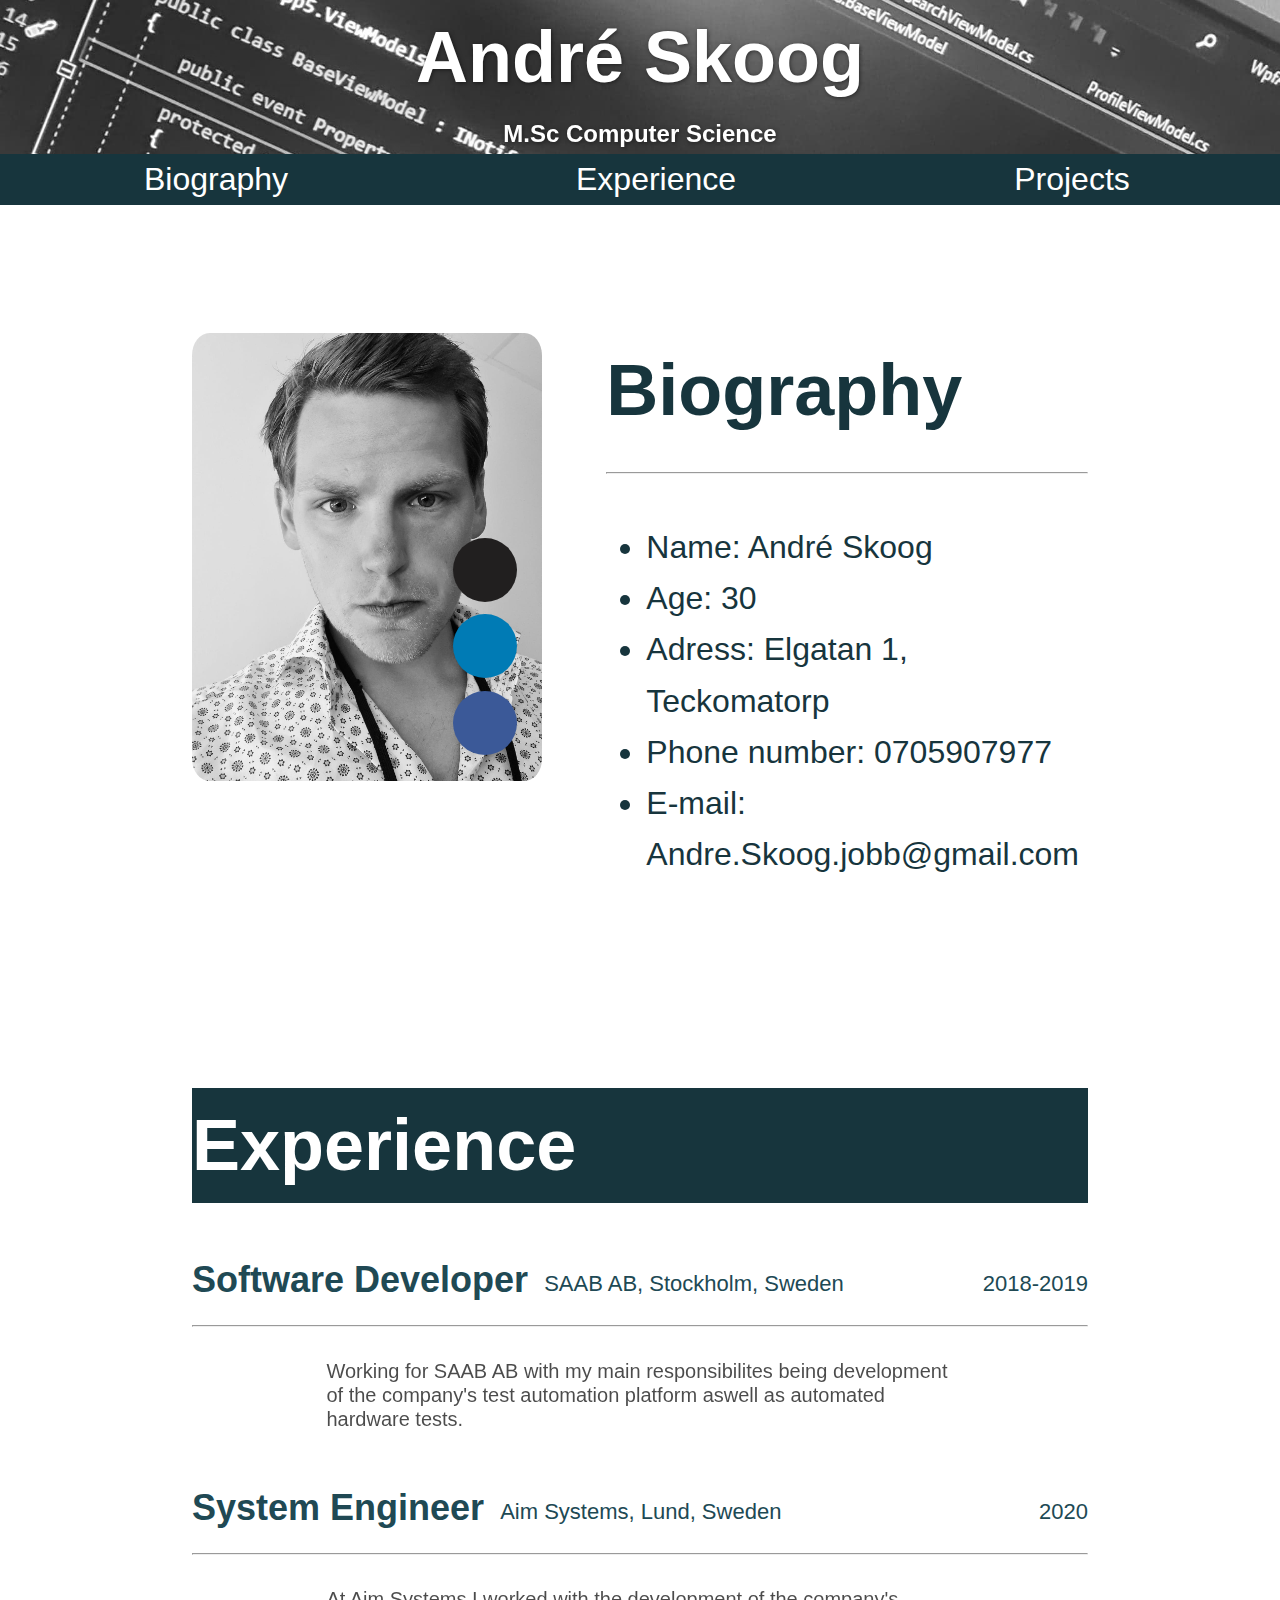
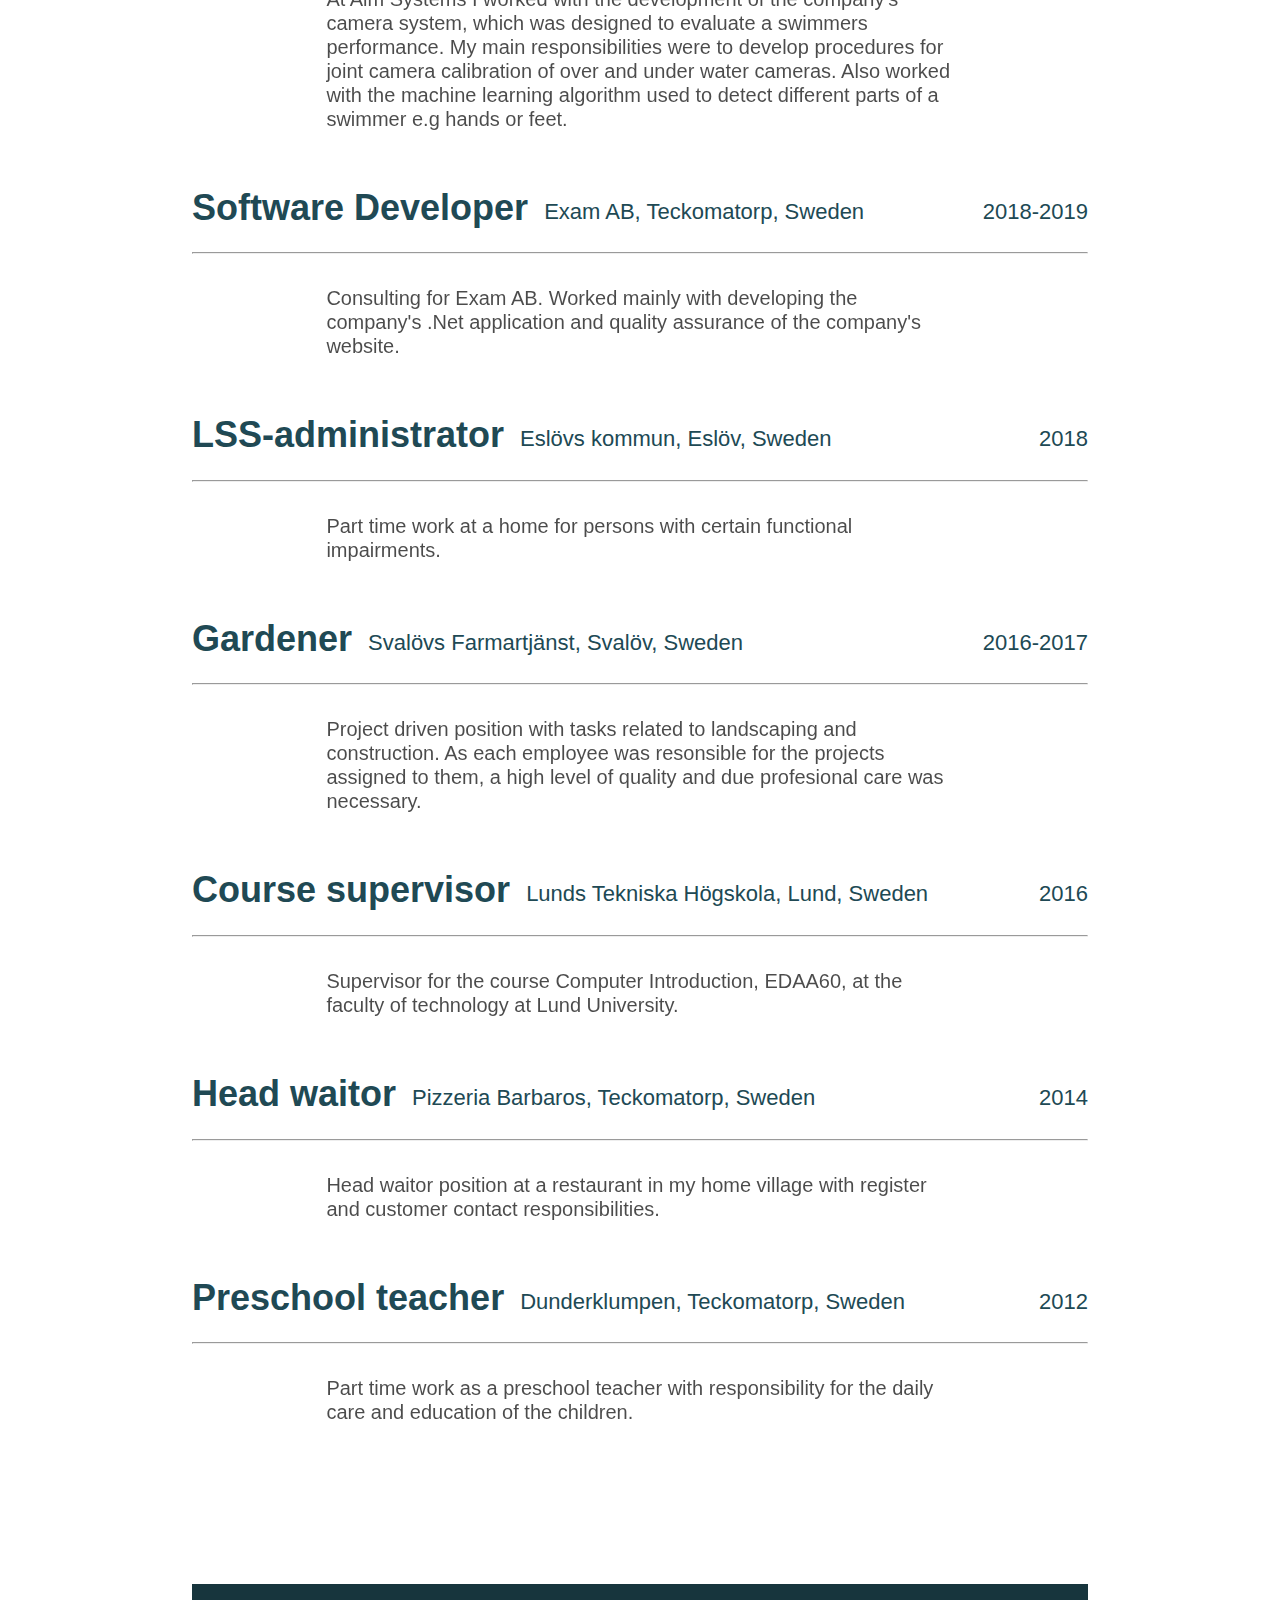
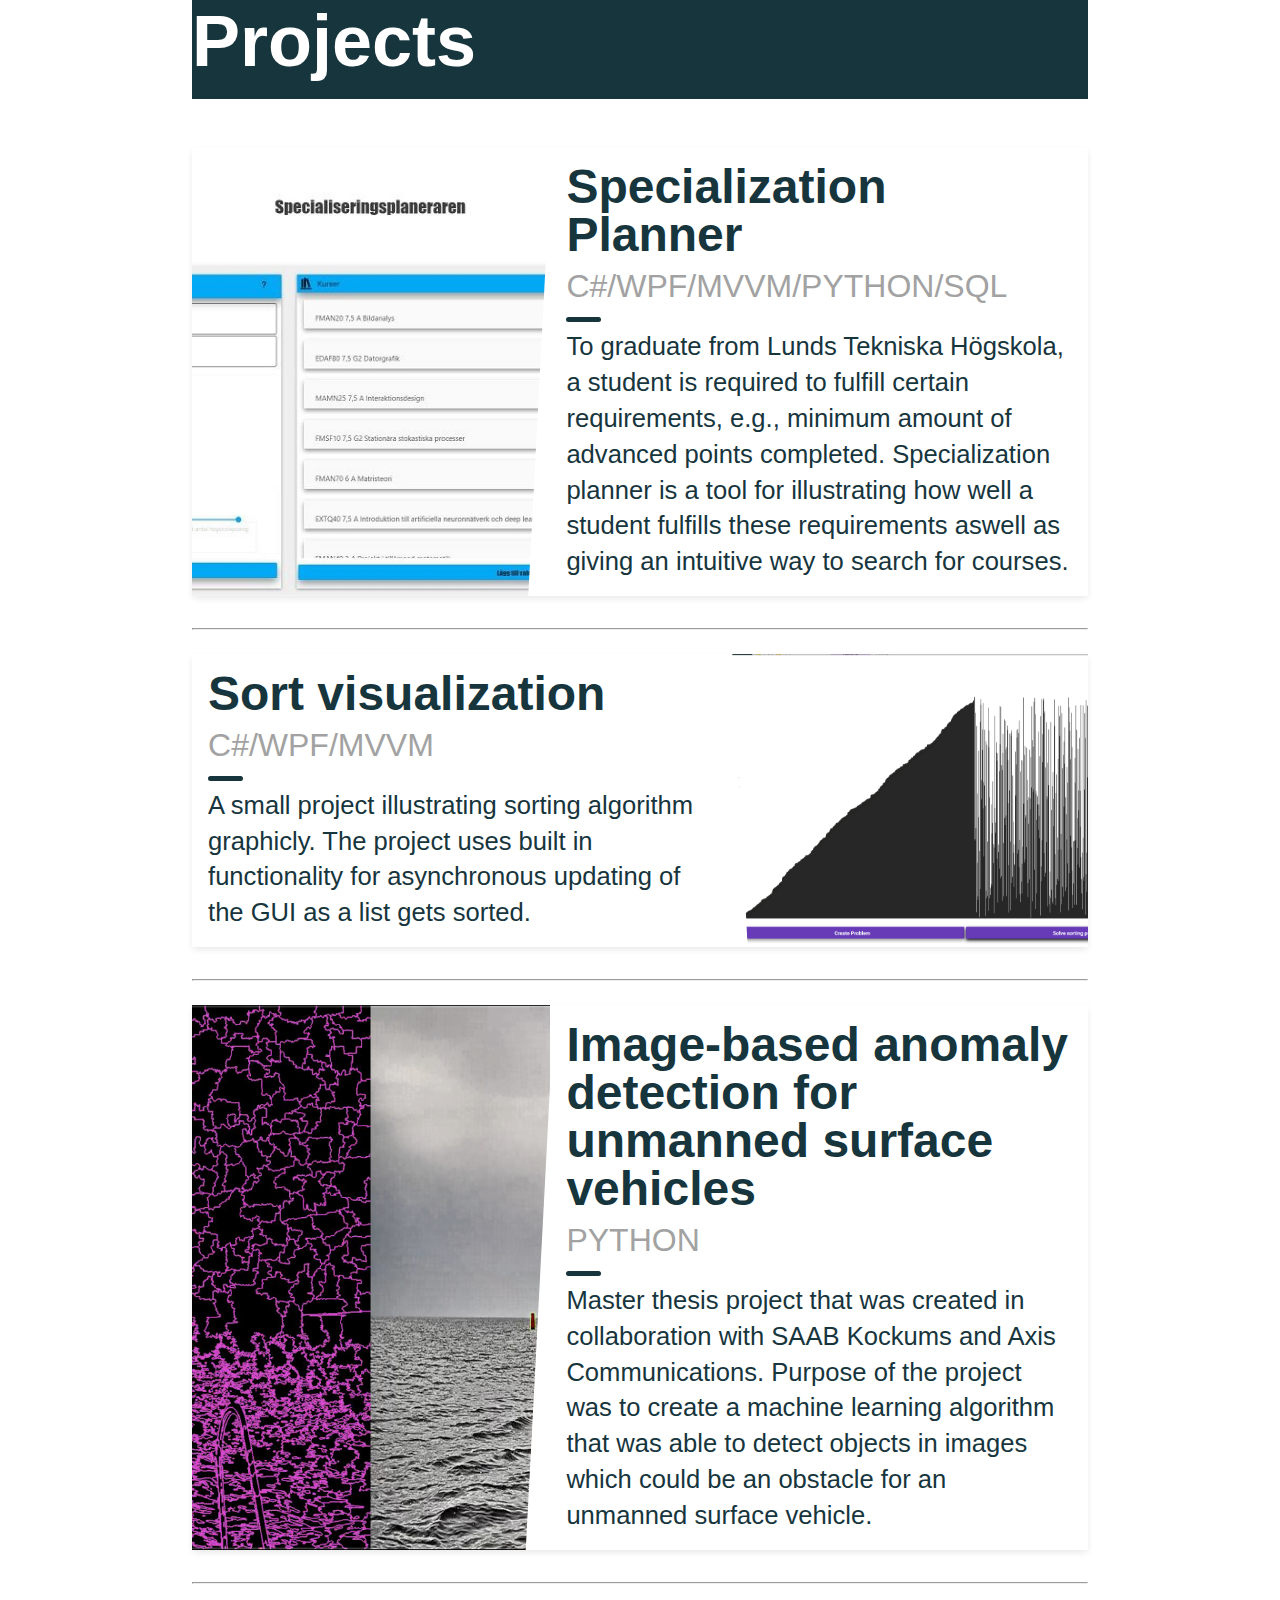
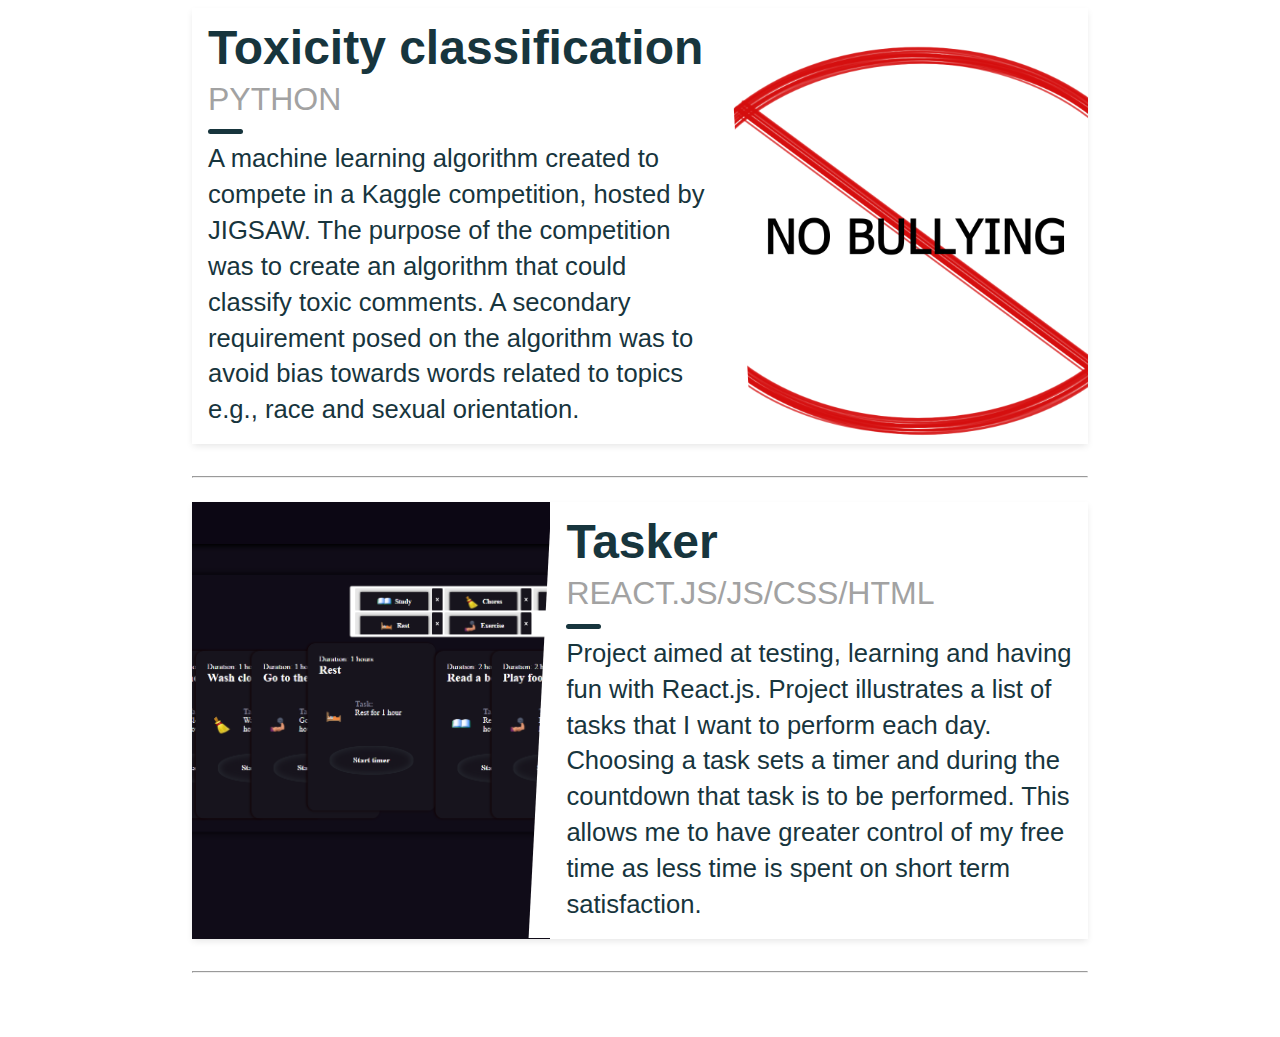
==== commit b4b09d38: "Updated cv so that all my experiences are present" ====
--- a/index.html
+++ b/index.html
@@ -78,6 +78,26 @@
           
           <div class="experience-container">
             <h3 class="experience-header">Software Developer</h3>
+            <span class="experience-span">SAAB AB, Stockholm, Sweden</span>
+            <span class="experience-timespan">2018-2019</span>
+          </div>
+          <hr class="hr-spacing">
+          <span class="experience-description">
+            Working for SAAB AB with my main responsibilites being development of the company's test automation platform aswell as automated hardware tests.
+          </span>
+
+          <div class="experience-container">
+            <h3 class="experience-header">System Engineer</h3>
+            <span class="experience-span">Aim Systems, Lund, Sweden</span>
+            <span class="experience-timespan">2020</span>
+          </div>
+          <hr class="hr-spacing">
+          <span class="experience-description">
+            At Aim Systems I worked with the development of the company's camera system, which was designed to evaluate a swimmers performance. My main responsibilities were to develop procedures for joint camera calibration of over and under water cameras. Also worked with the machine learning algorithm used to detect different parts of a swimmer e.g hands or feet.
+          </span>
+
+          <div class="experience-container">
+            <h3 class="experience-header">Software Developer</h3>
             <span class="experience-span">Exam AB, Teckomatorp, Sweden</span>
             <span class="experience-timespan">2018-2019</span>
           </div>
@@ -236,7 +256,7 @@
             <div class="description">
               <h1>Tasker</h1>
               <h2>React.js/JS/CSS/HTML</h2>
-              <p> Project aimed at testing, exploring and having fun with React.js. Project illustrates a list of tasks that I want to perform each day. Choosing a task sets a timer and during the countdown that task is to be performed. This allows me to have greater control of my free time as less time is spent on short term satisfaction.</p>
+              <p> Project aimed at testing, learning and having fun with React.js. Project illustrates a list of tasks that I want to perform each day. Choosing a task sets a timer and during the countdown that task is to be performed. This allows me to have greater control of my free time as less time is spent on short term satisfaction.</p>
             </div>
           </div>
 
@@ -246,4 +266,4 @@
           </section>
         <script src="" async defer></script>
     </body>
-</html>
+</html>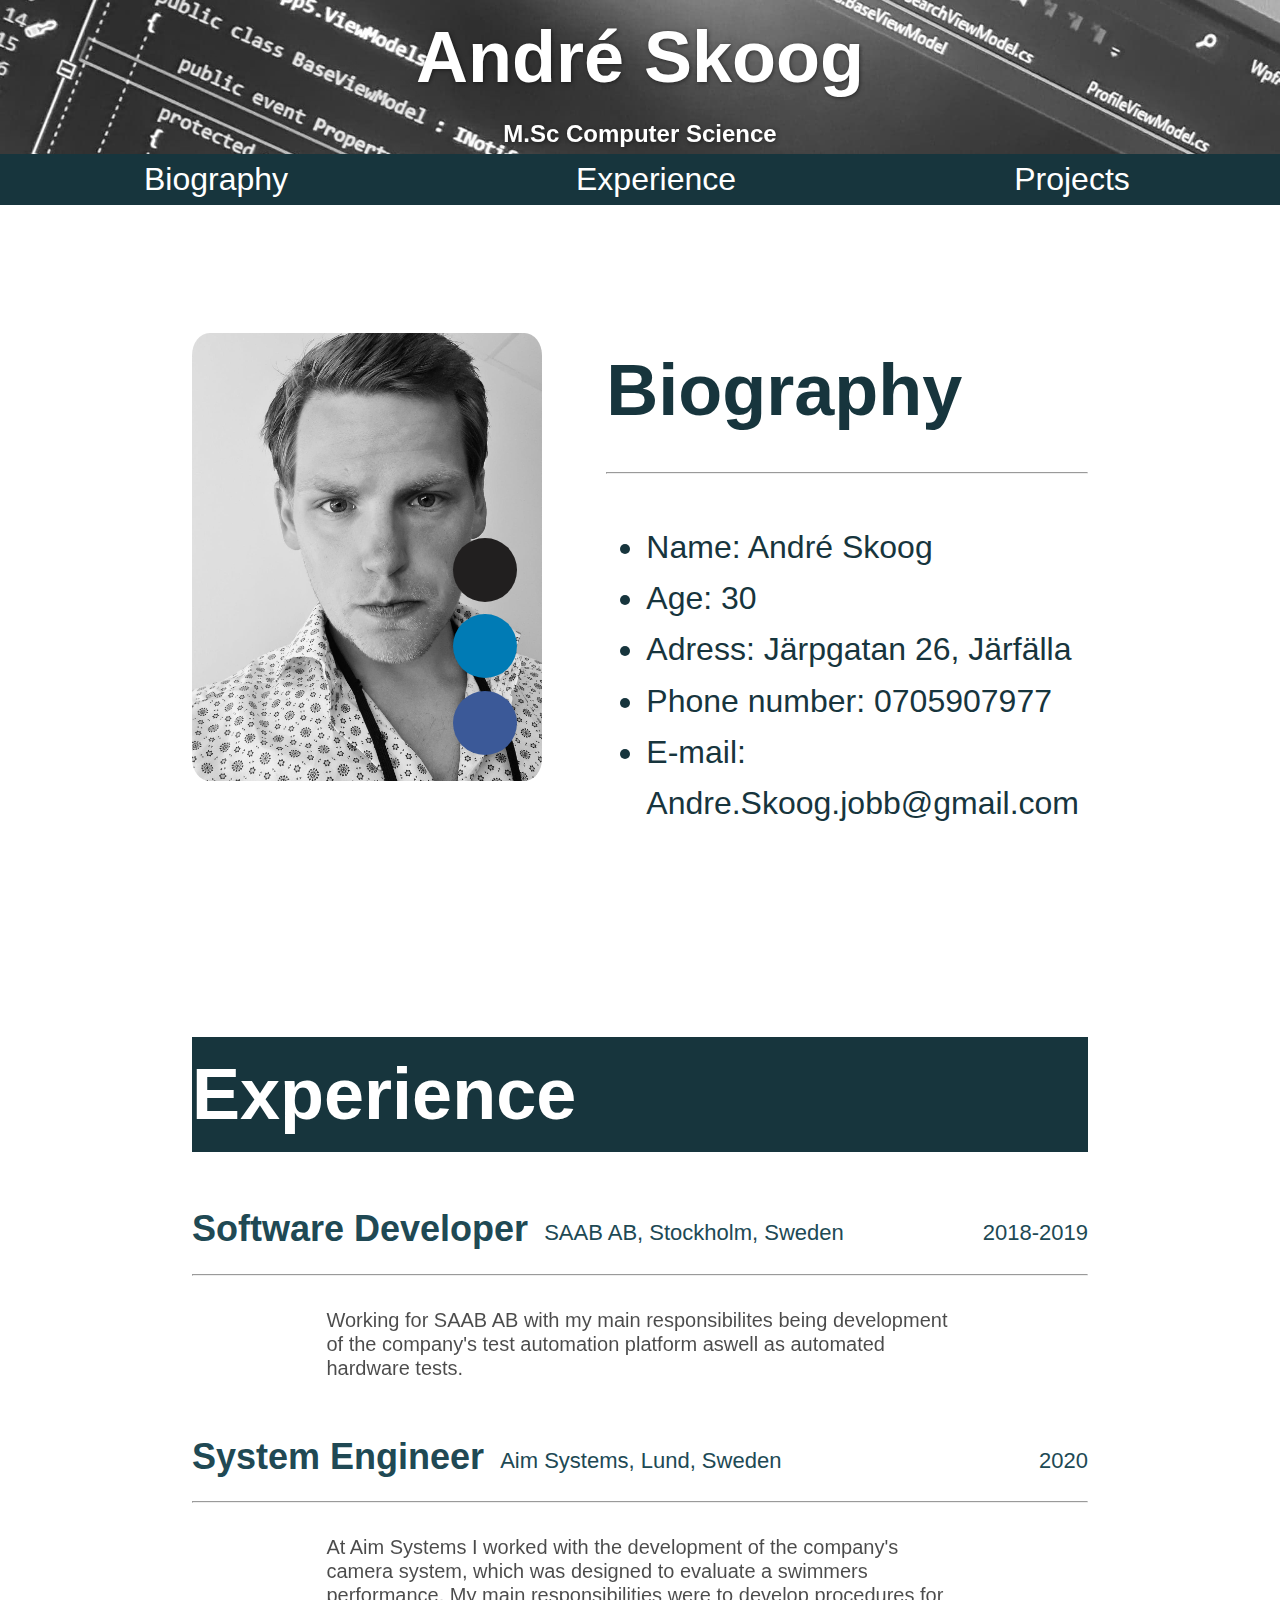
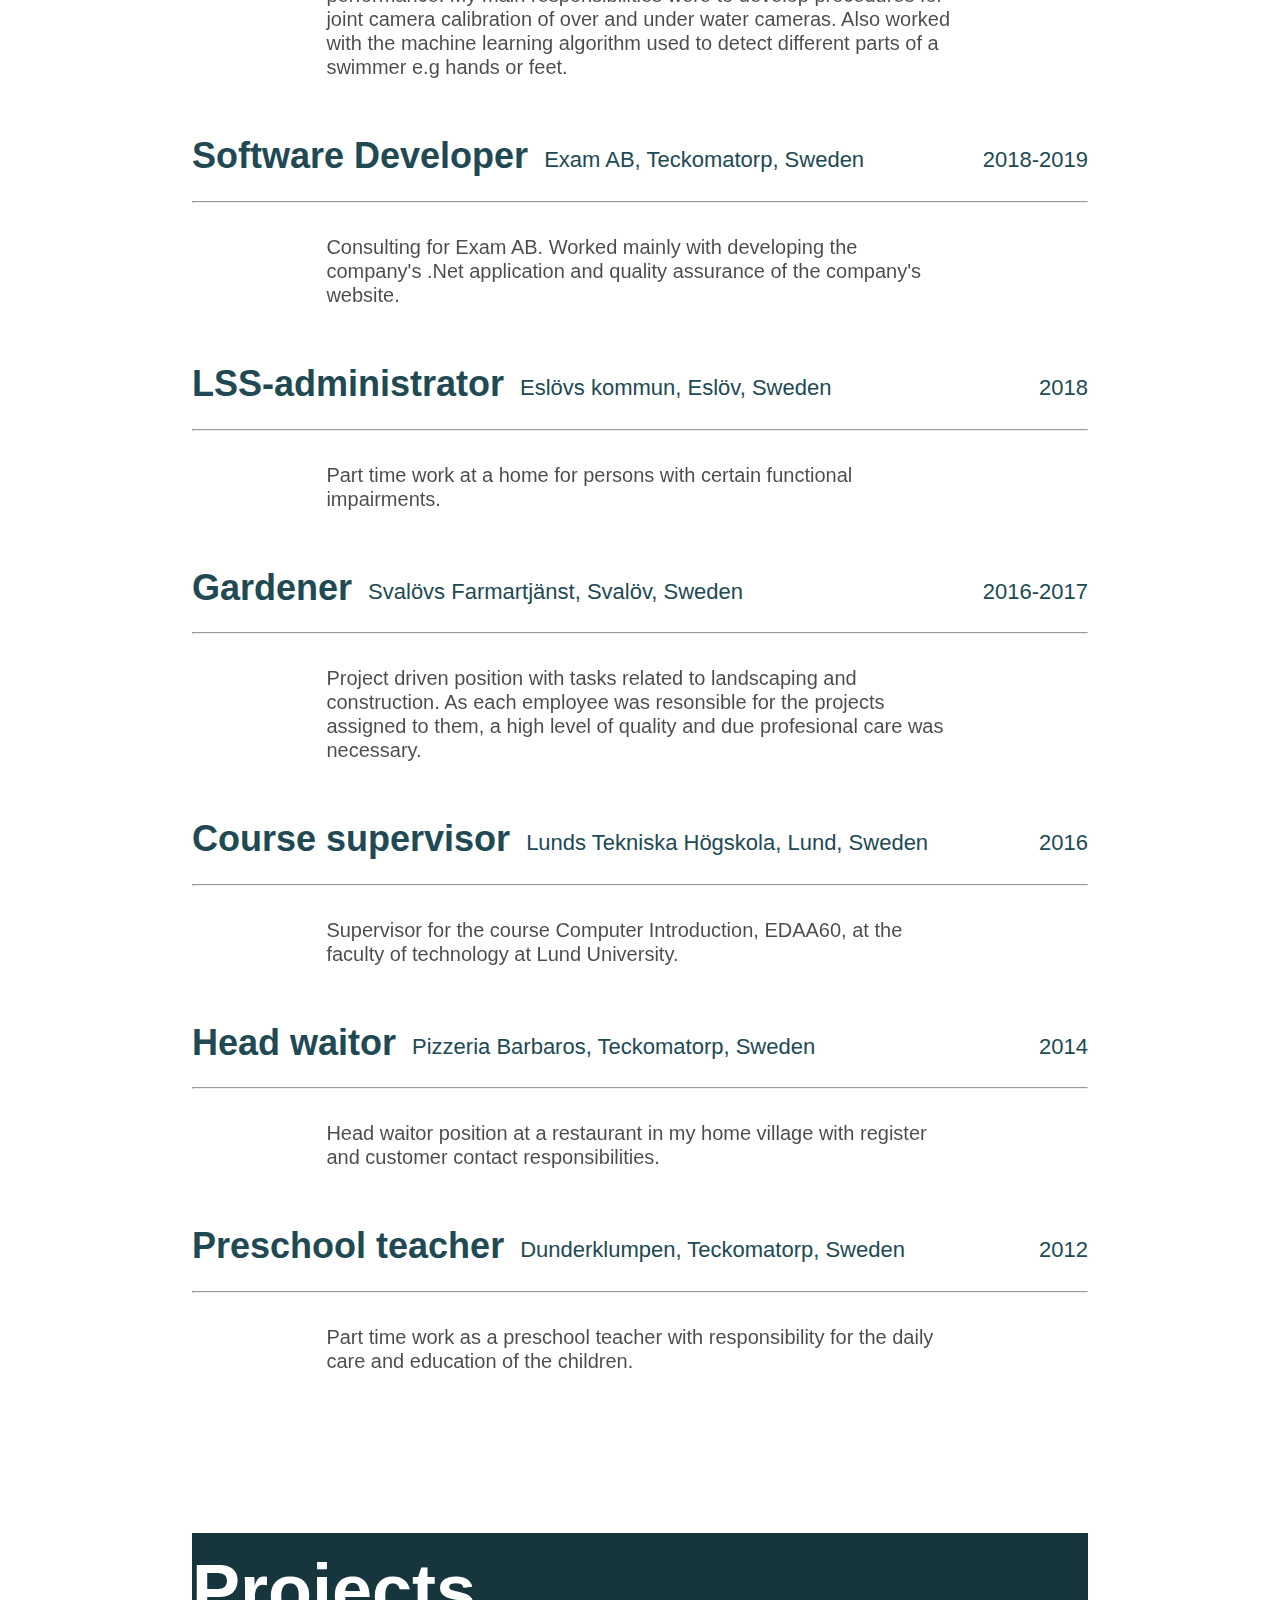
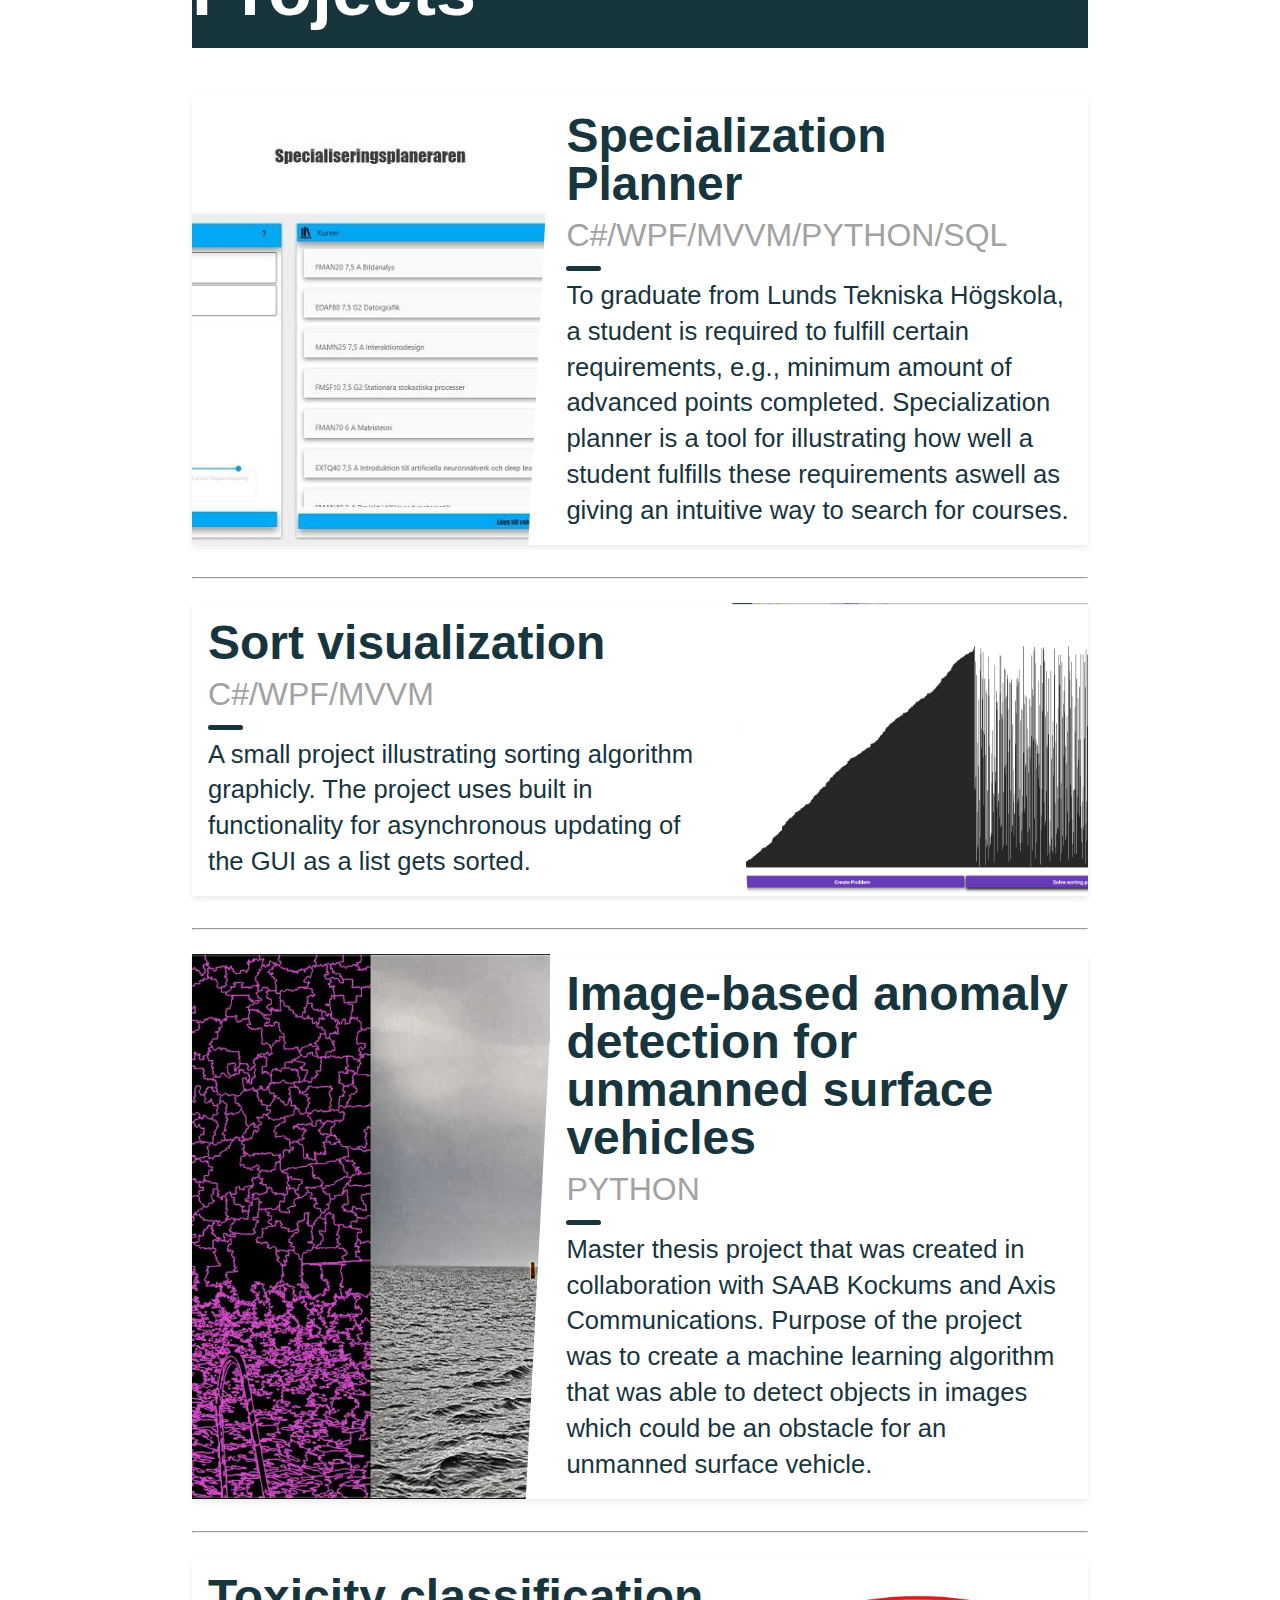
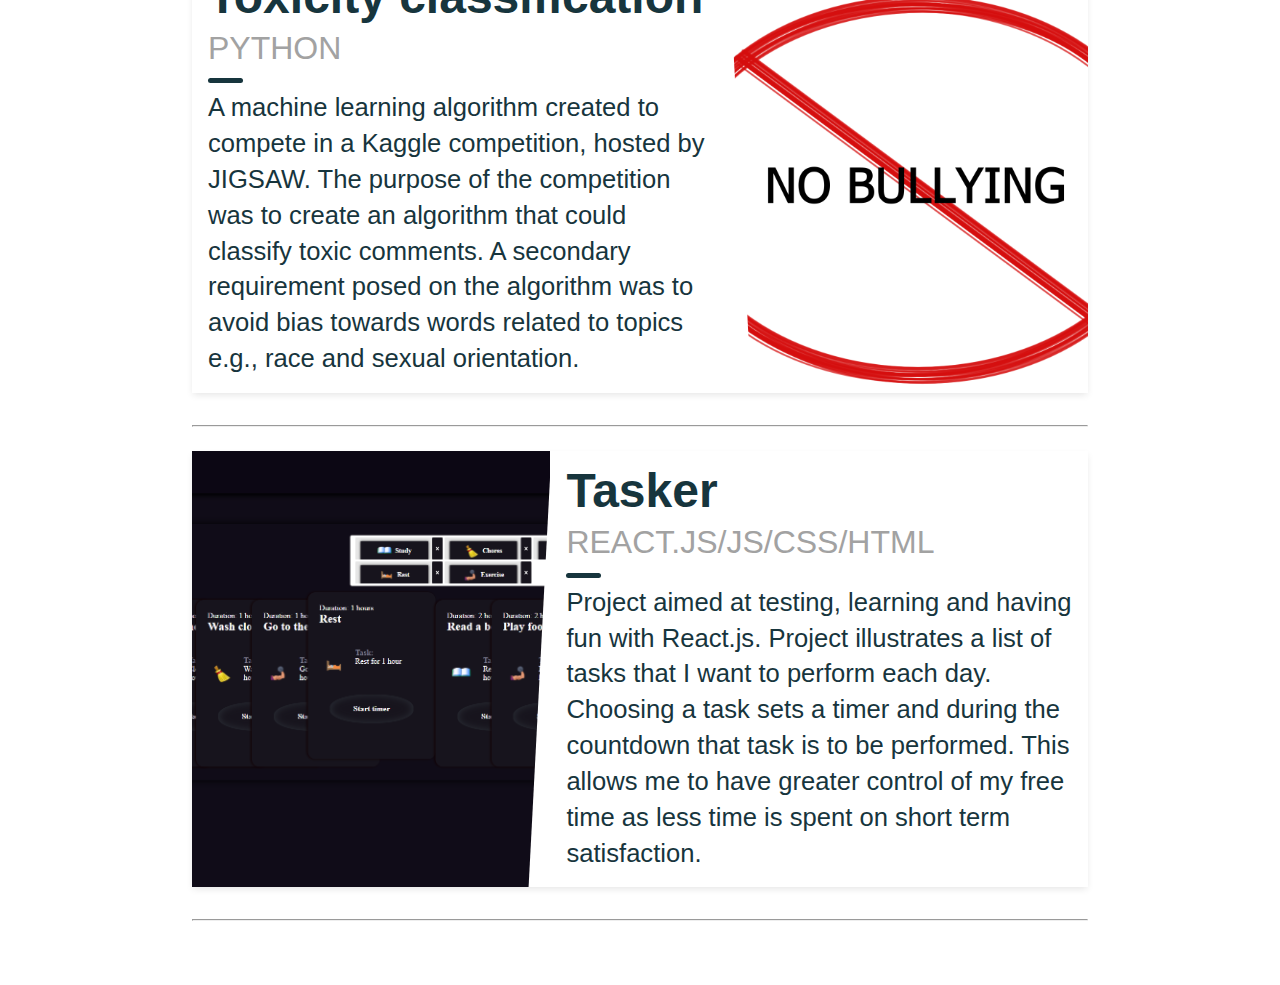
==== commit 47275721: "Fixed adress" ====
--- a/index.html
+++ b/index.html
@@ -64,7 +64,7 @@
         <ul>
         <li>Name:                      André Skoog</li>
         <li>Age:                       30</li>
-        <li>Adress:                    Elgatan 1, Teckomatorp</li>
+        <li>Adress:                    Järpgatan 26, Järfälla</li>
         <li>Phone number:              0705907977</li>
         <li>E-mail:             Andre.Skoog.jobb@gmail.com</li>
       </ul>
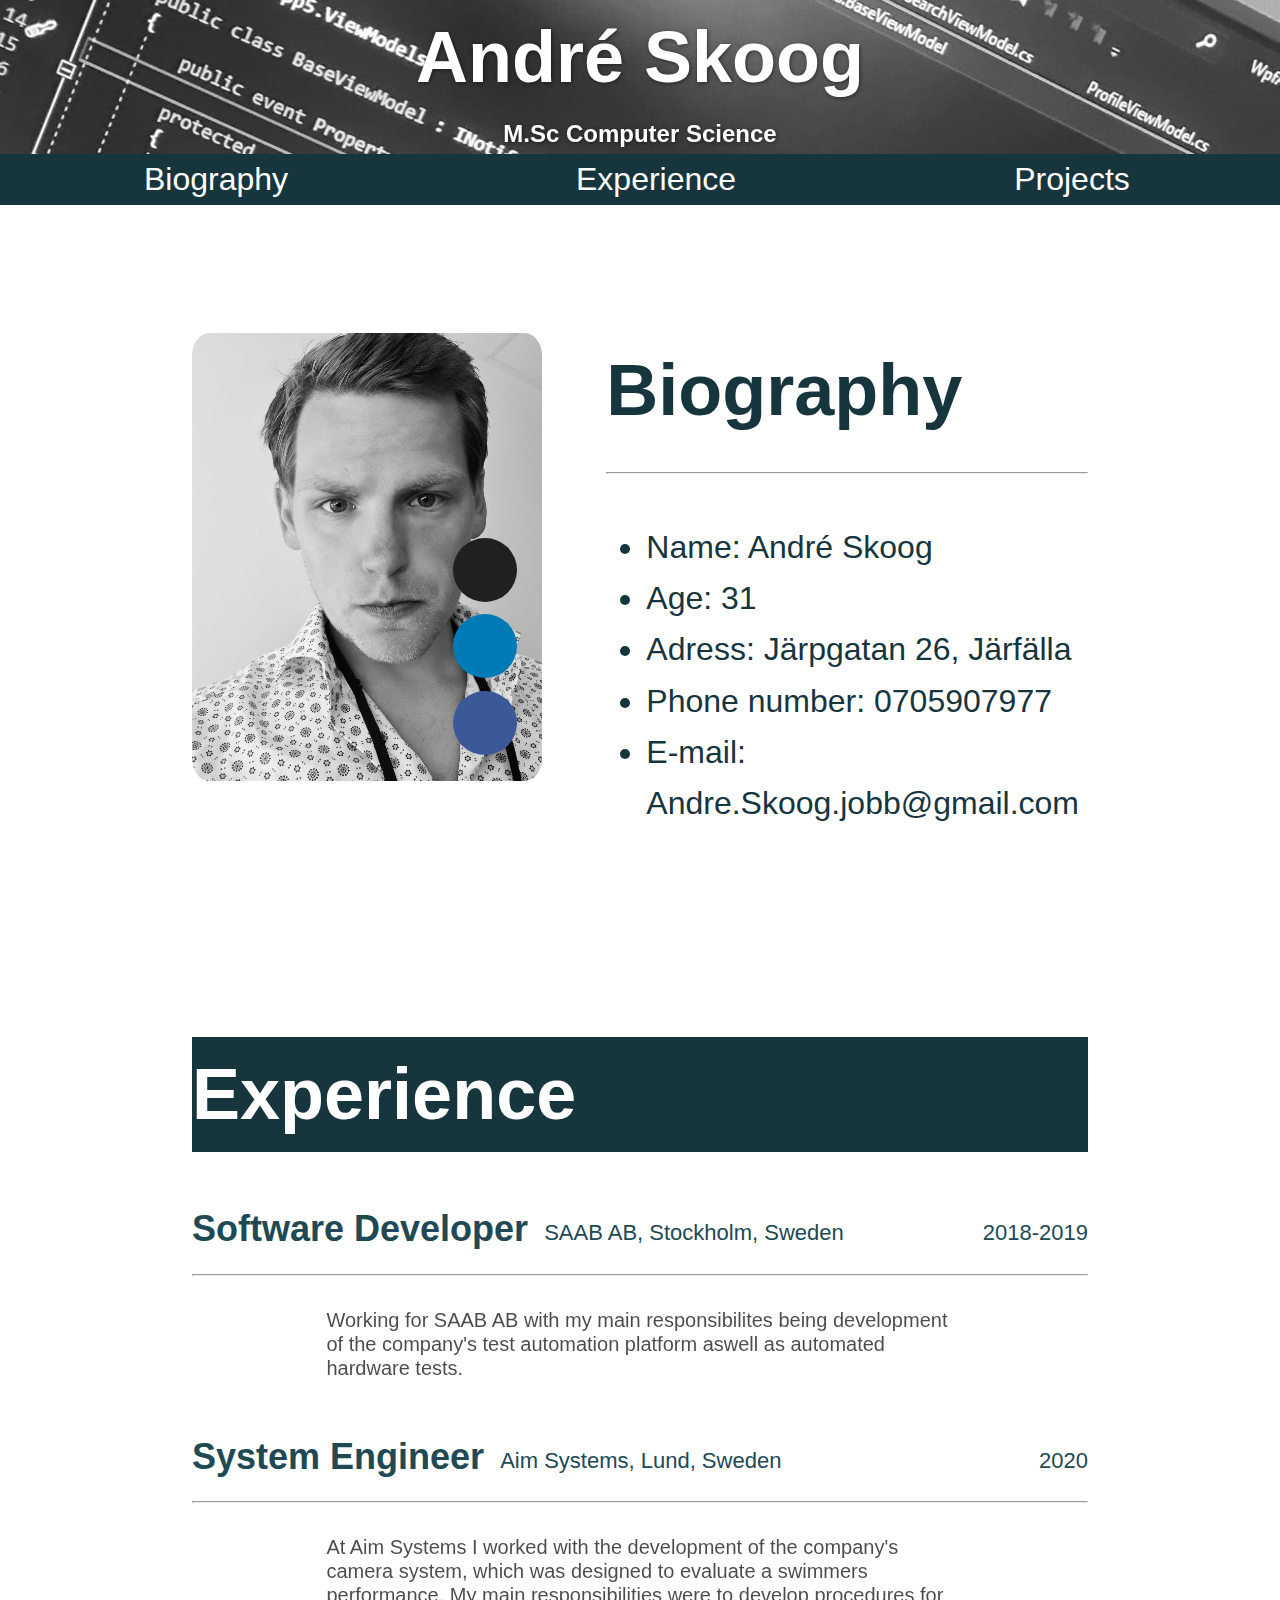
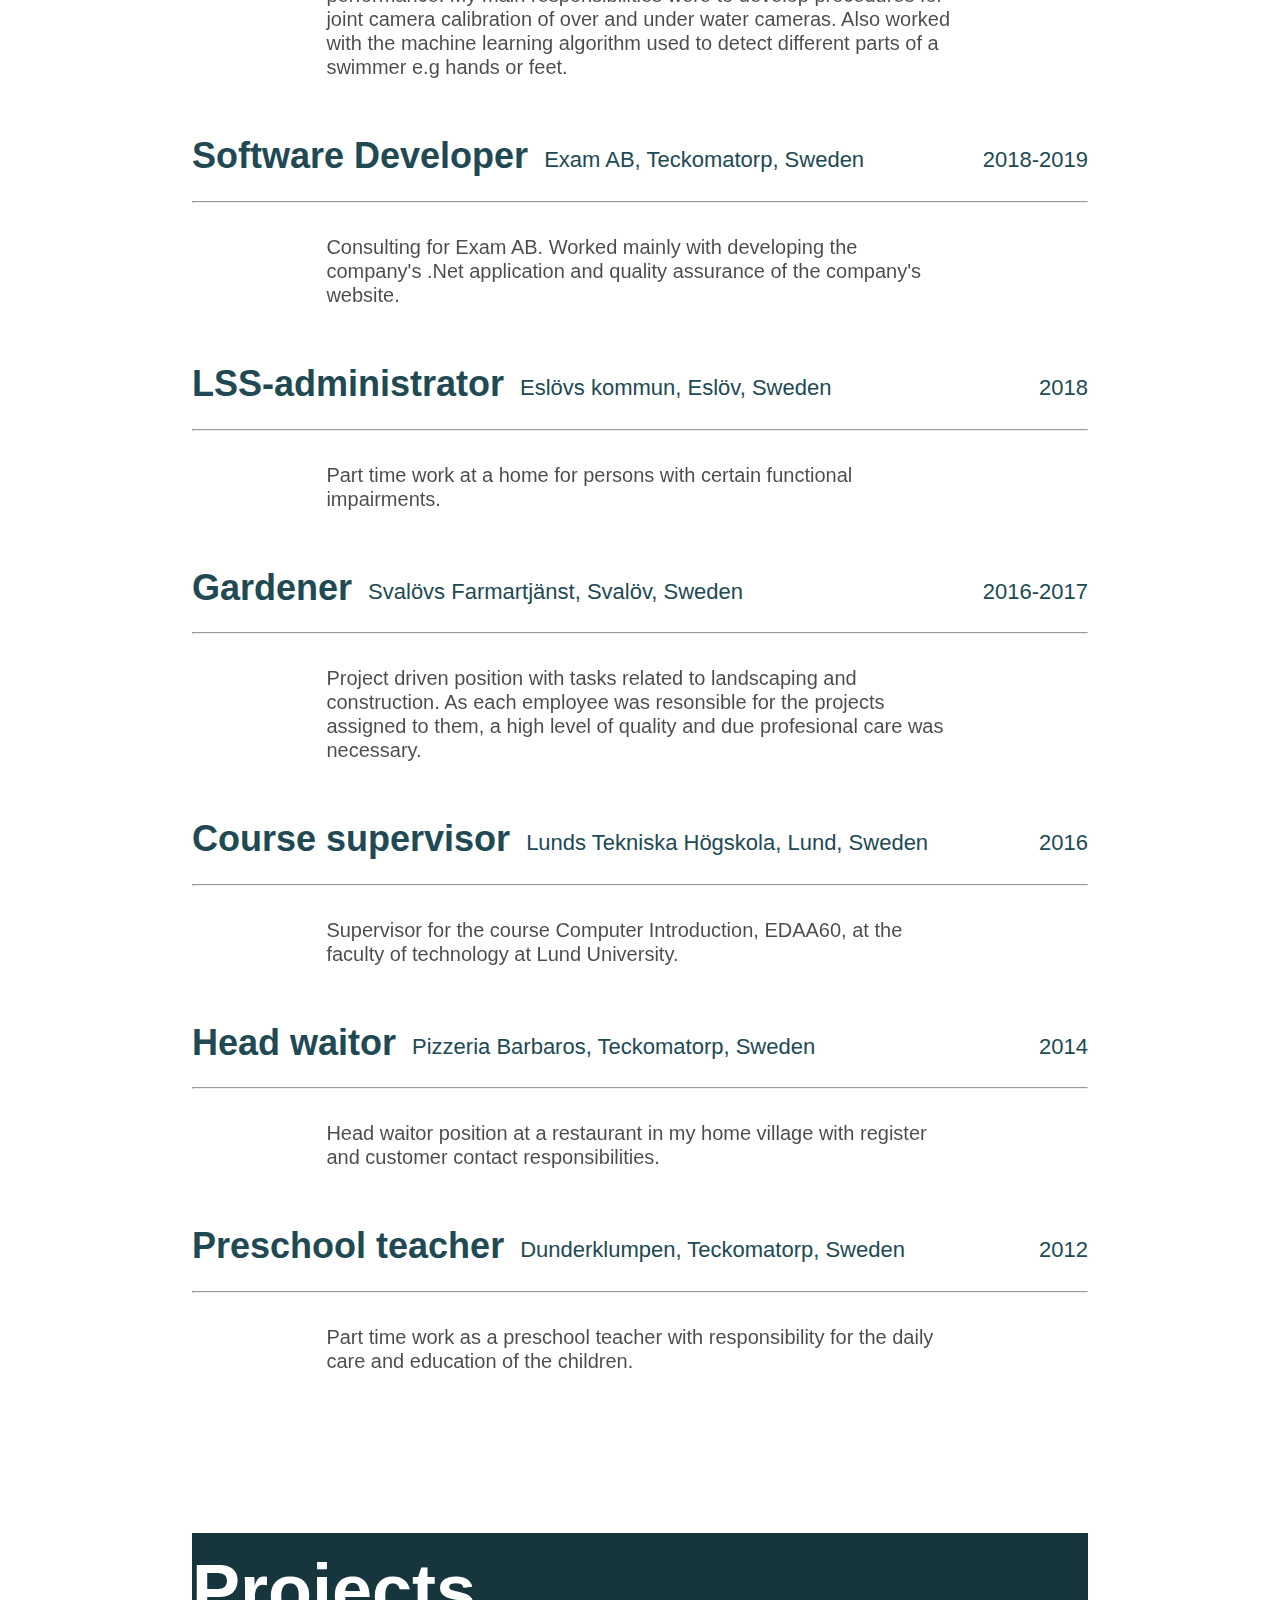
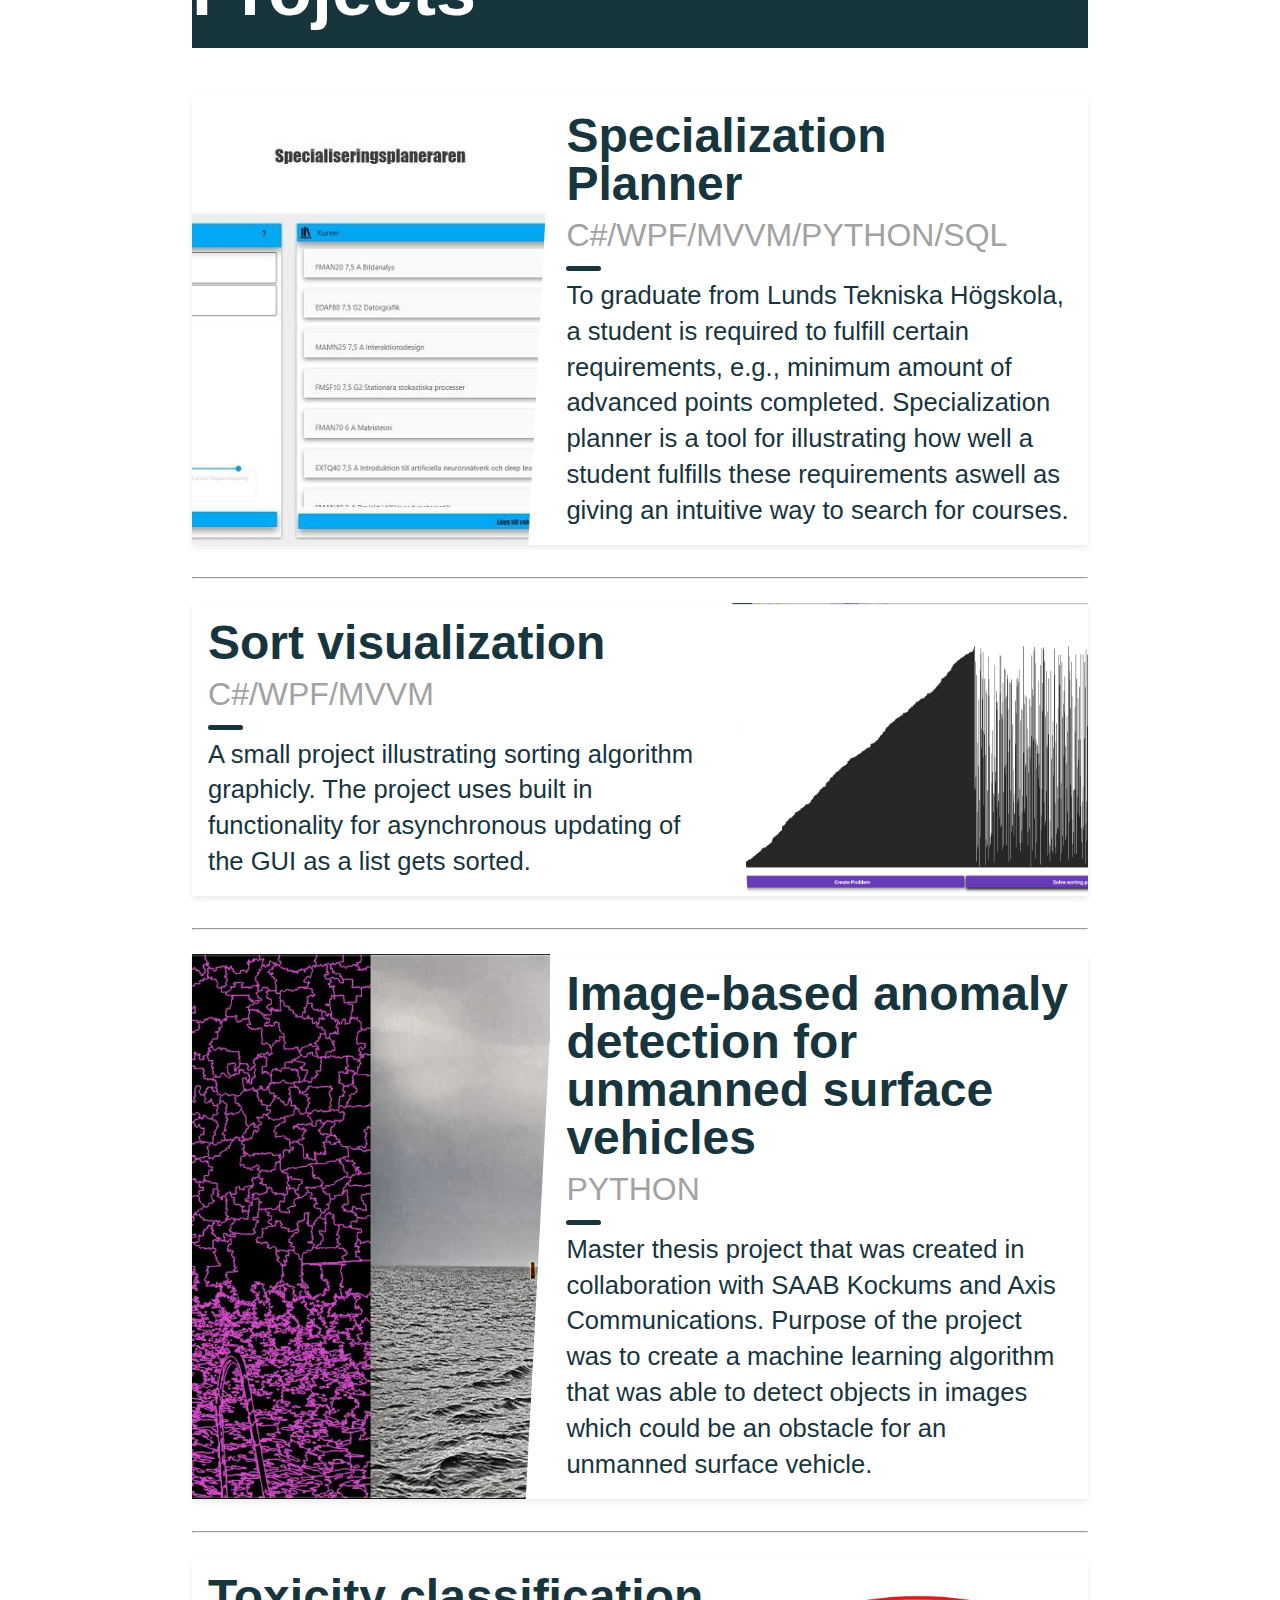
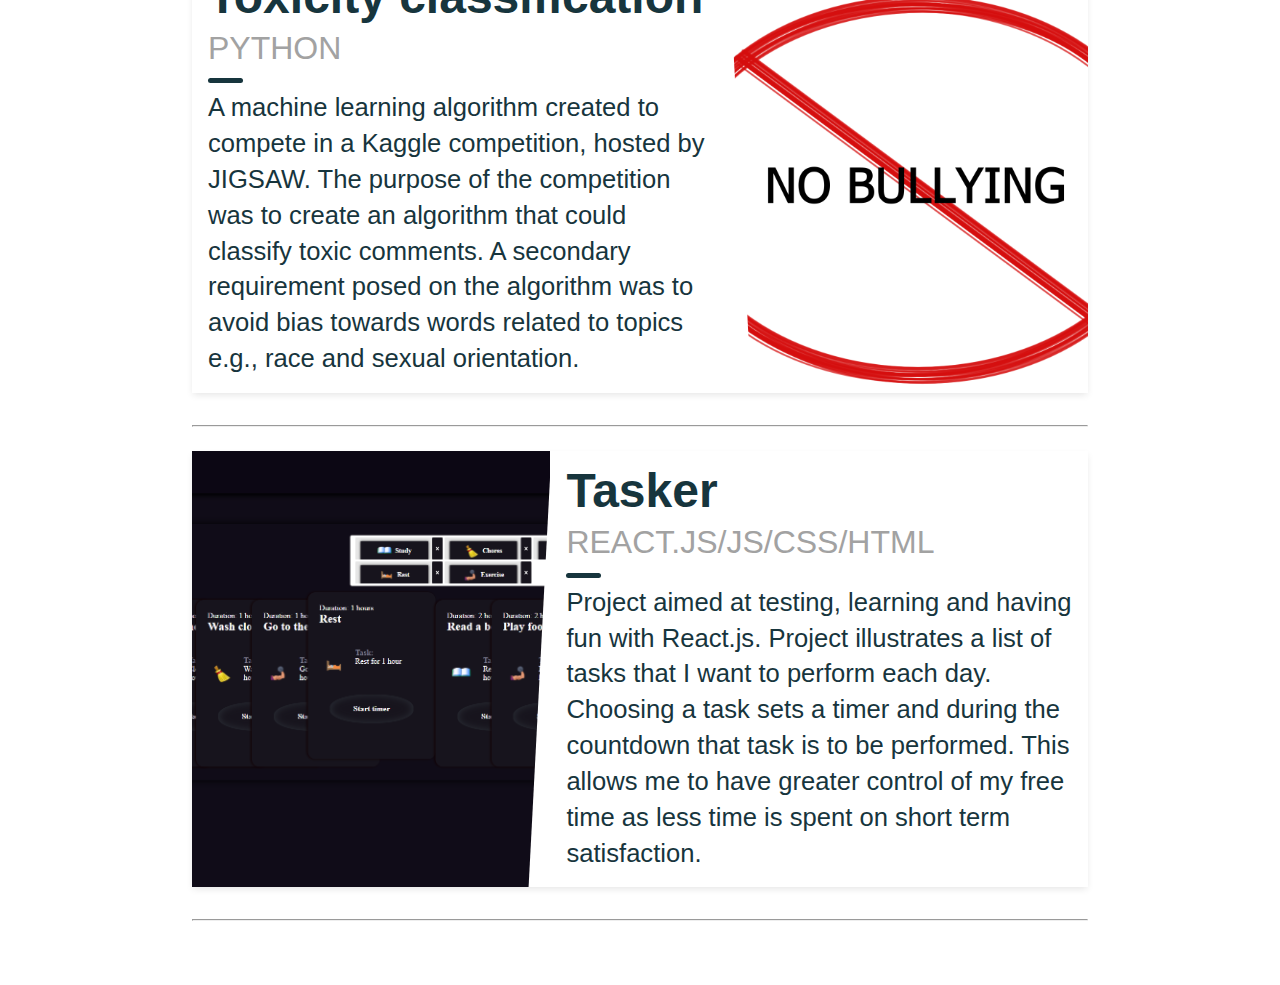
==== commit 9eaaeb10: "Changed age" ====
--- a/index.html
+++ b/index.html
@@ -63,7 +63,7 @@
         <hr>
         <ul>
         <li>Name:                      André Skoog</li>
-        <li>Age:                       30</li>
+        <li>Age:                       31</li>
         <li>Adress:                    Järpgatan 26, Järfälla</li>
         <li>Phone number:              0705907977</li>
         <li>E-mail:             Andre.Skoog.jobb@gmail.com</li>
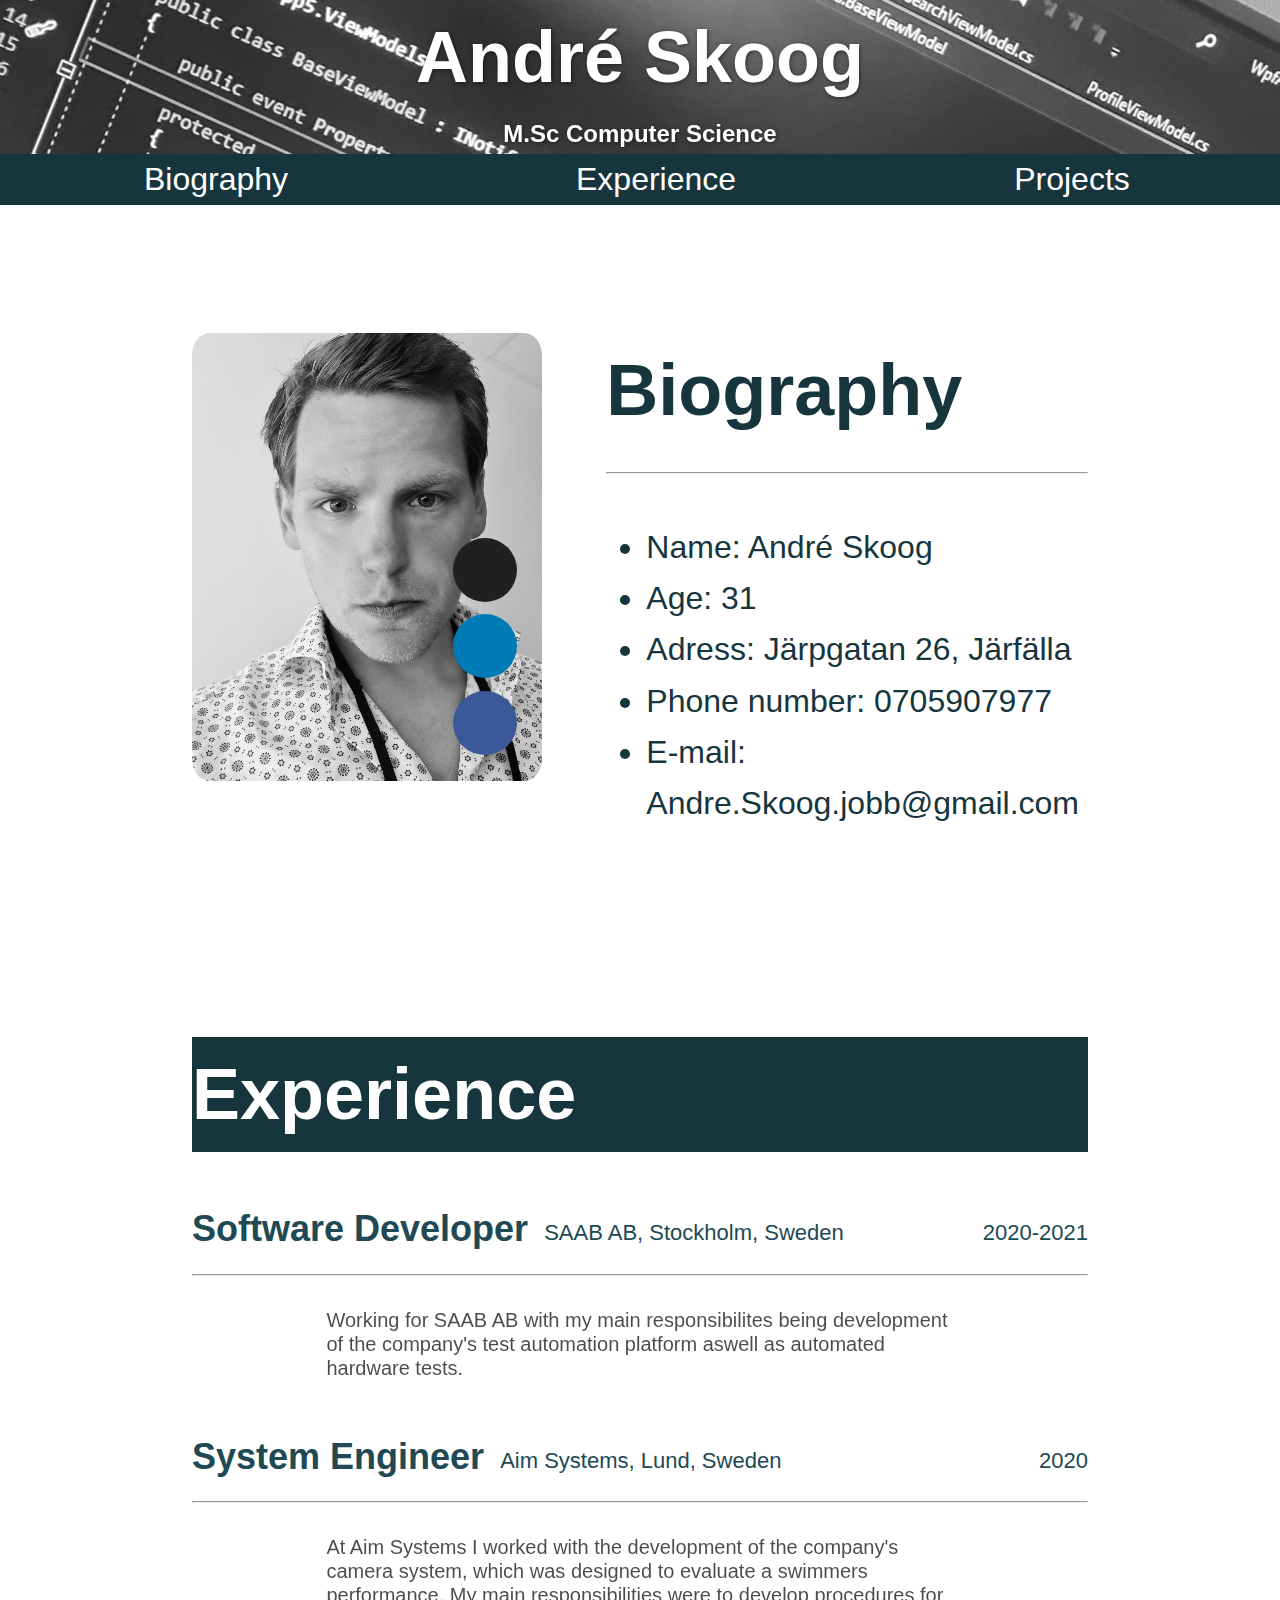
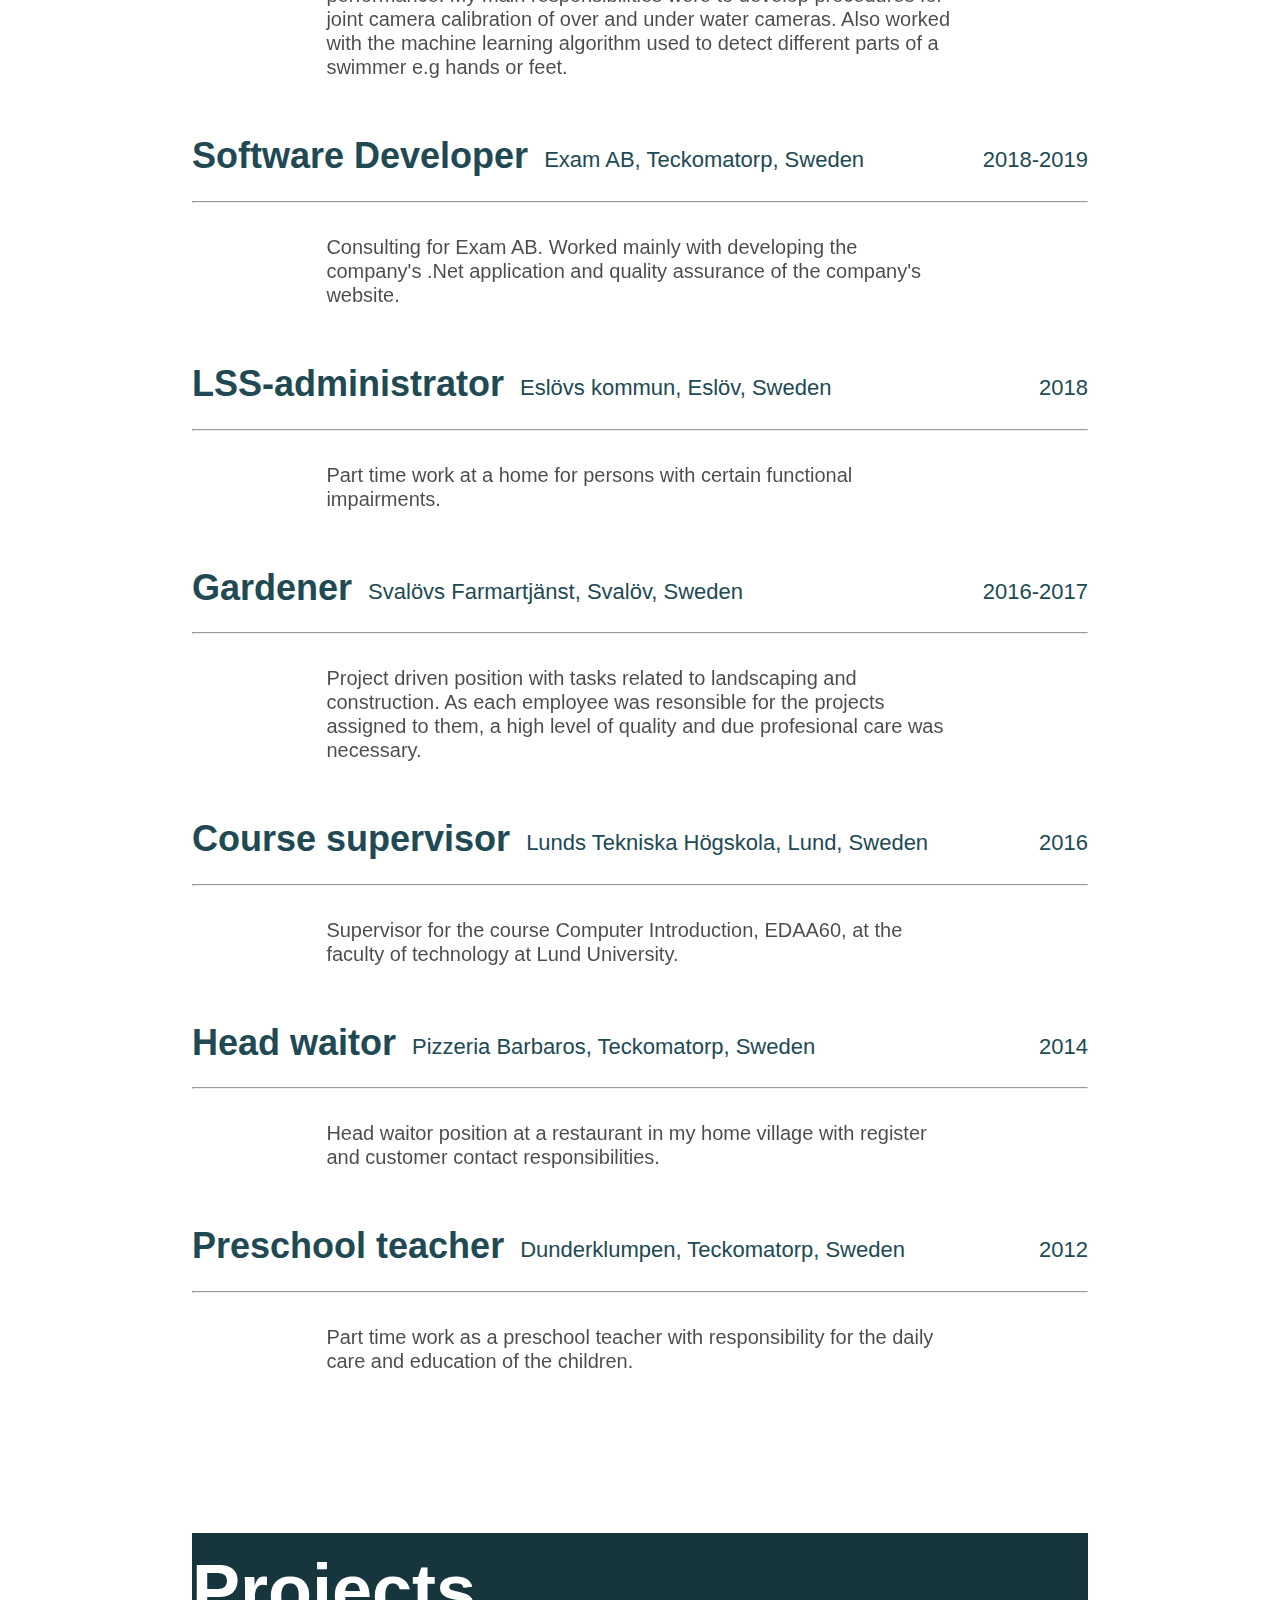
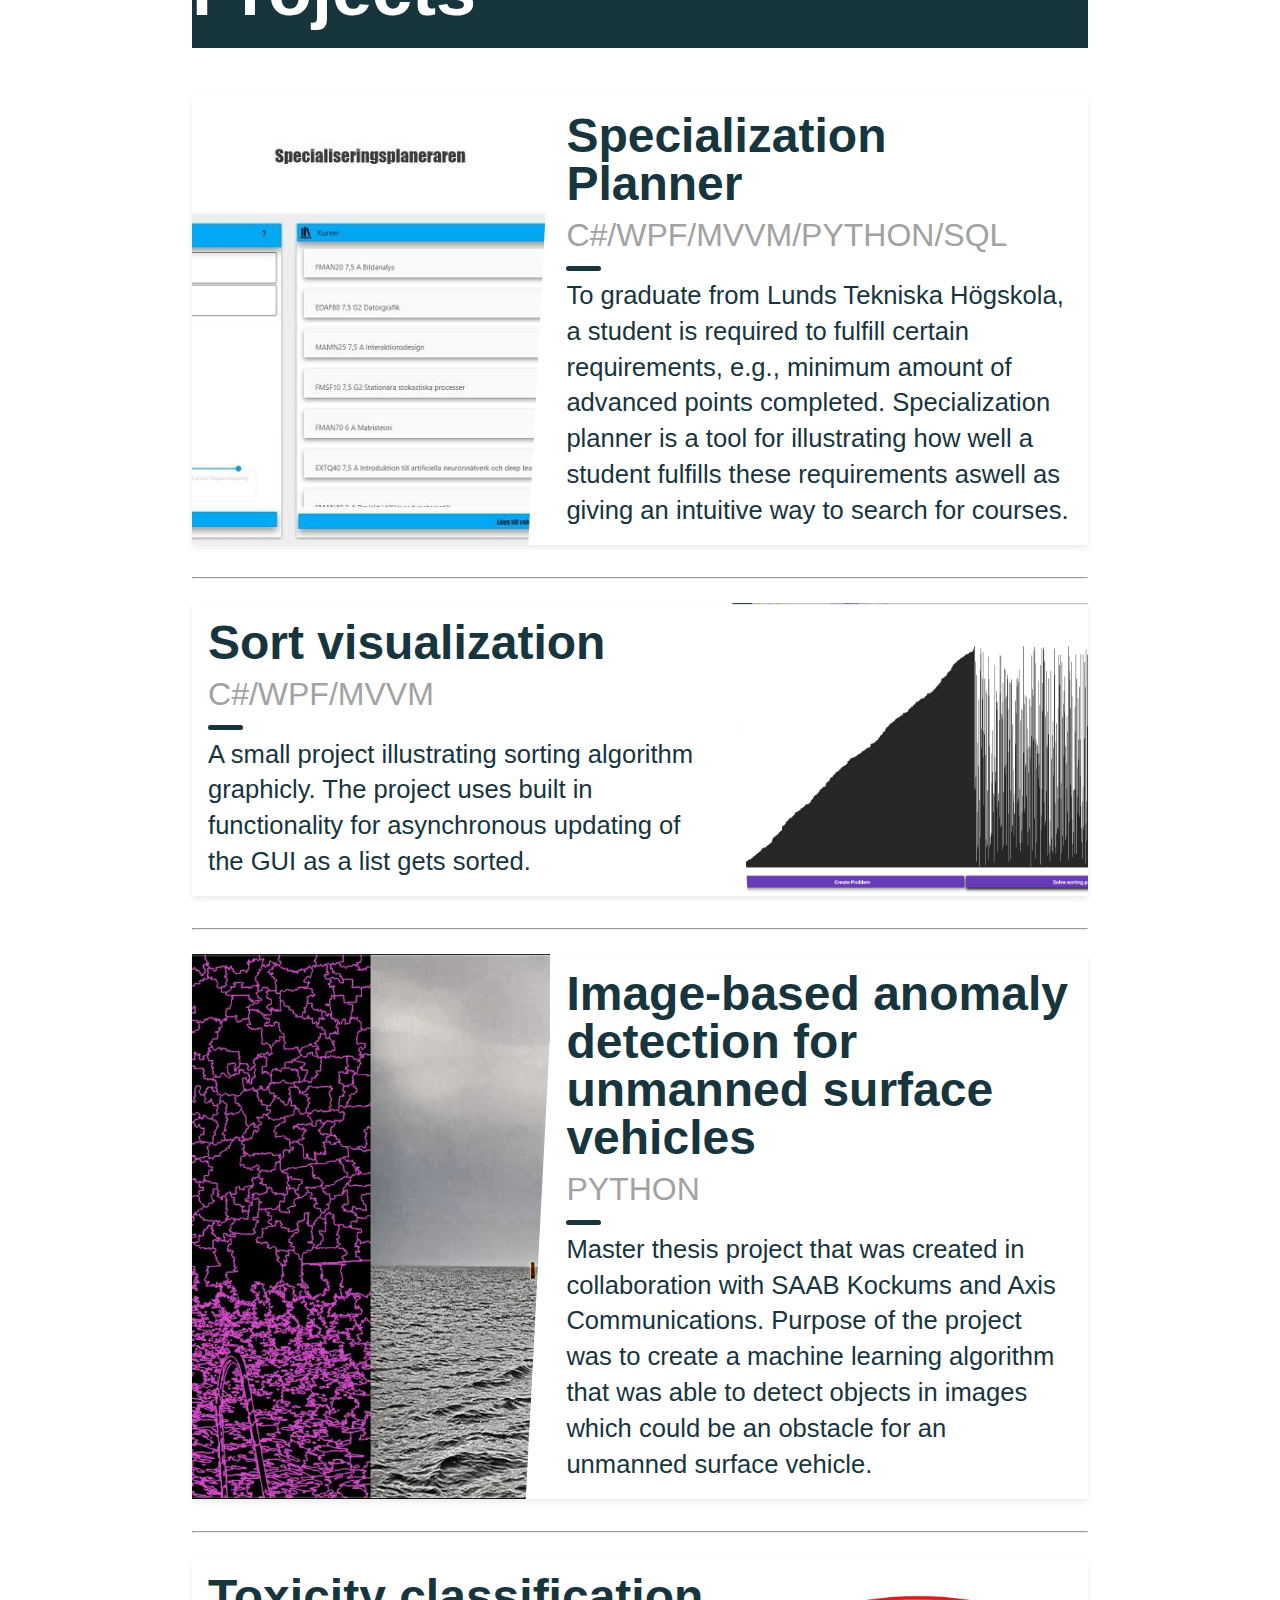
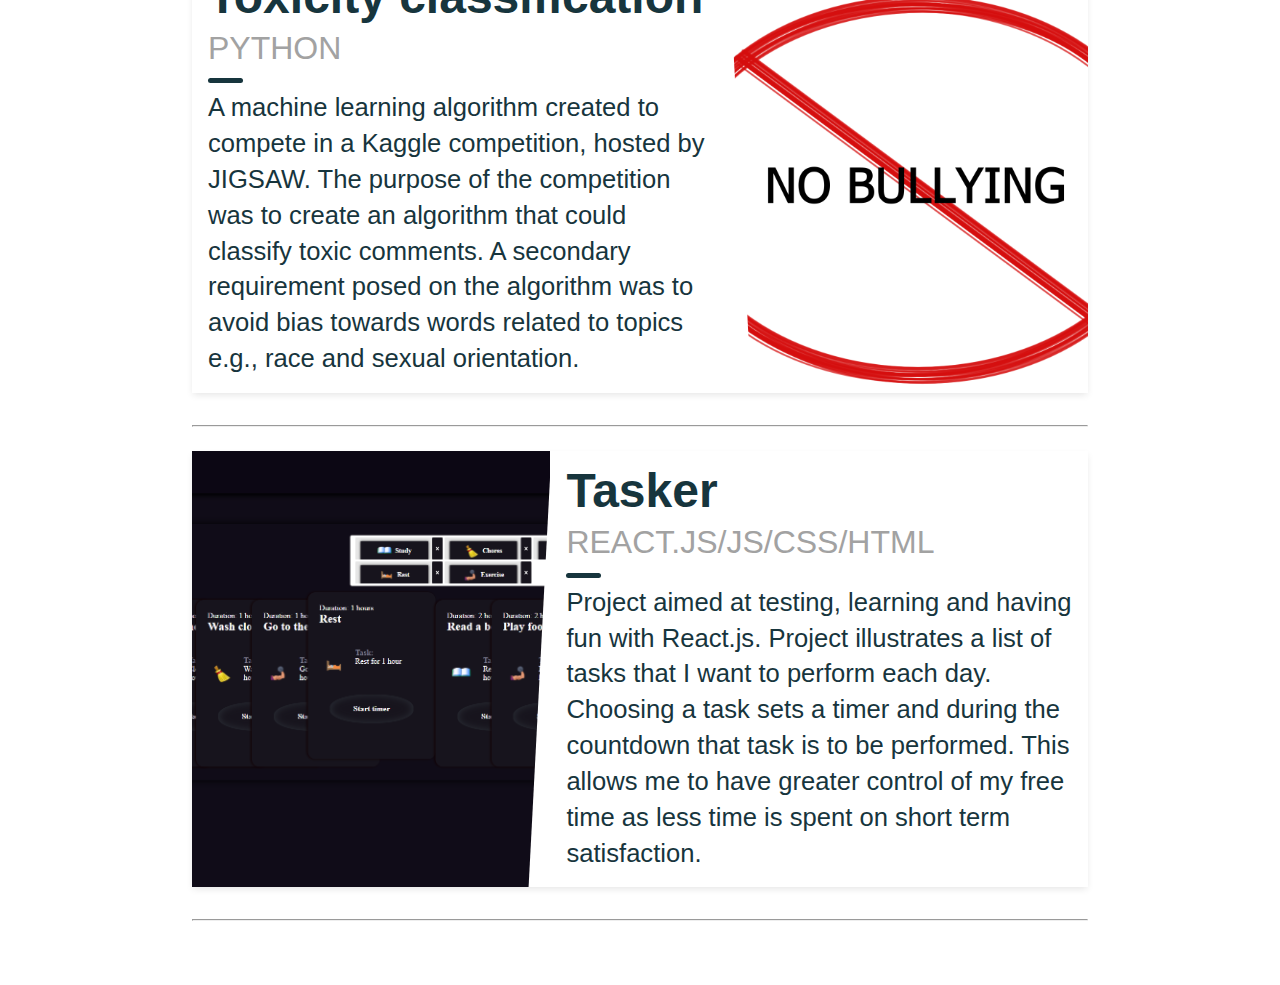
==== commit c8842795: "updated experiences" ====
--- a/index.html
+++ b/index.html
@@ -79,7 +79,7 @@
           <div class="experience-container">
             <h3 class="experience-header">Software Developer</h3>
             <span class="experience-span">SAAB AB, Stockholm, Sweden</span>
-            <span class="experience-timespan">2018-2019</span>
+            <span class="experience-timespan">2020-2021</span>
           </div>
           <hr class="hr-spacing">
           <span class="experience-description">
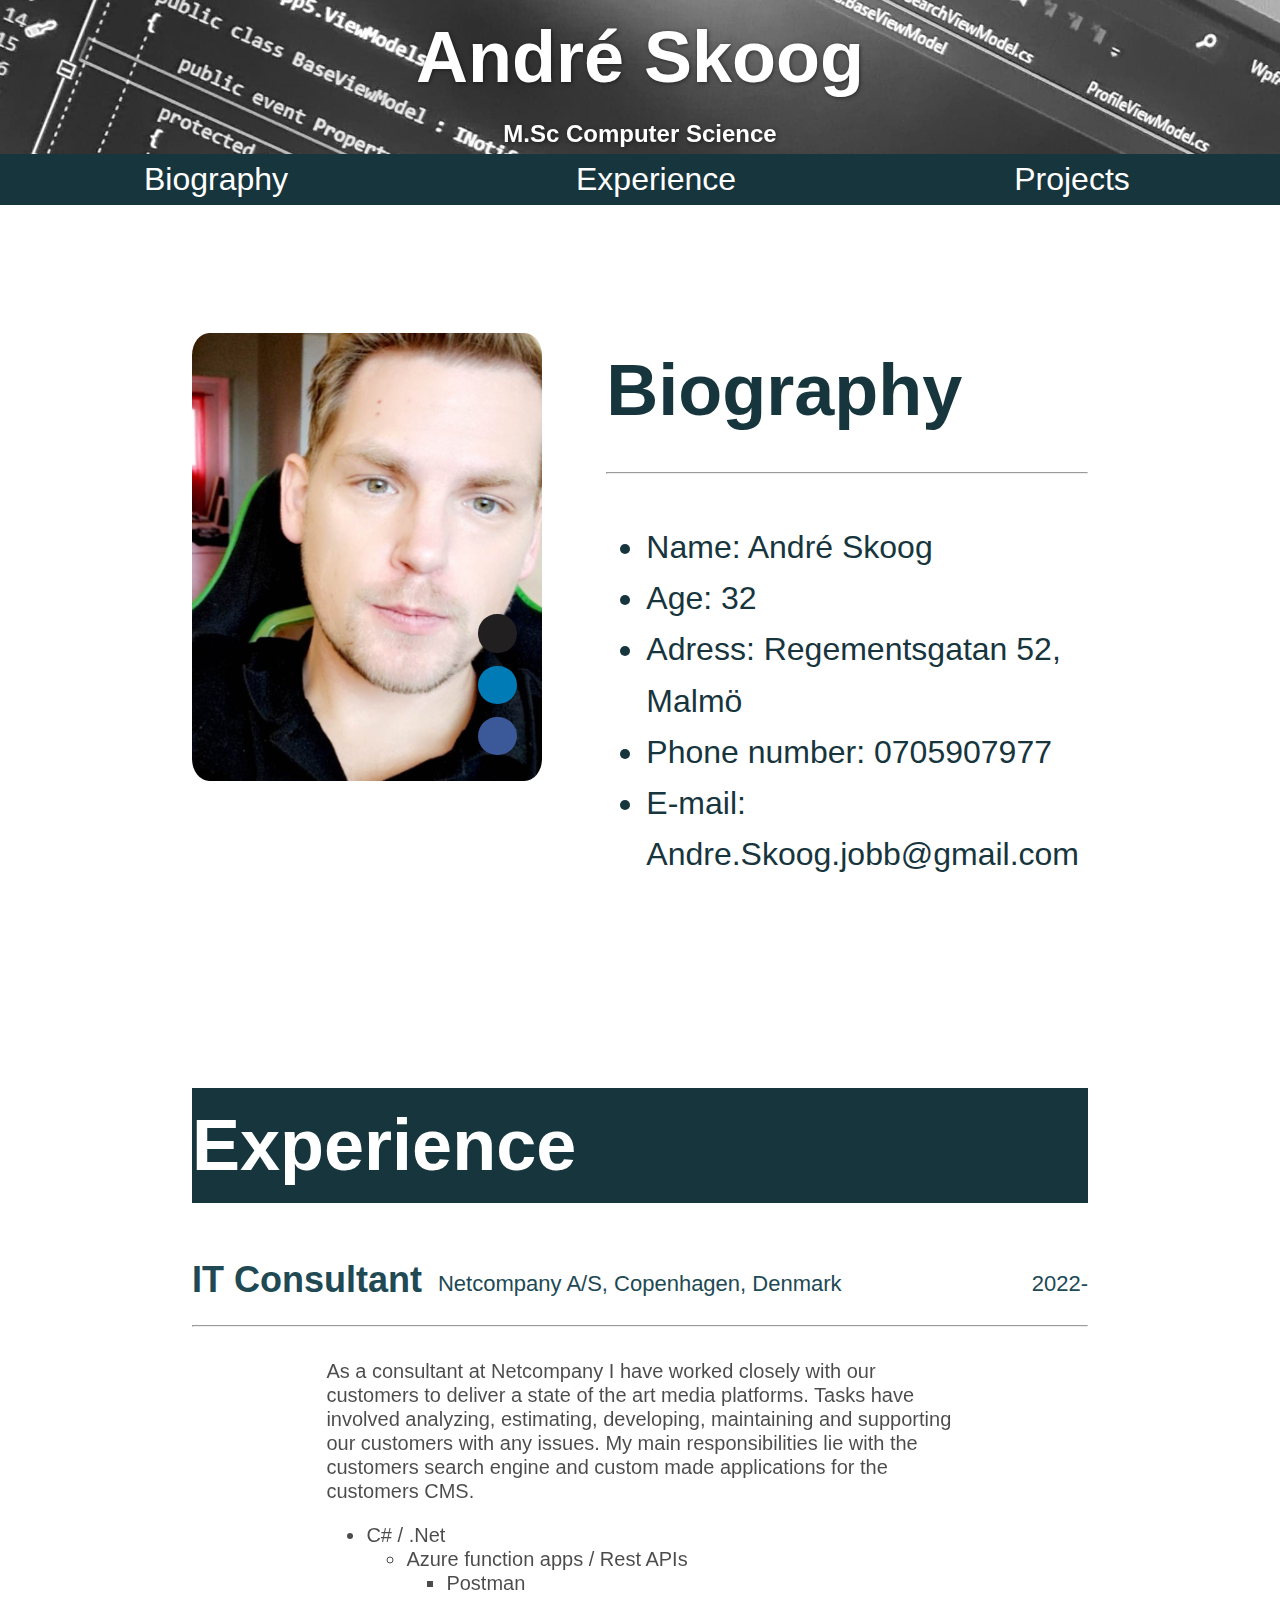
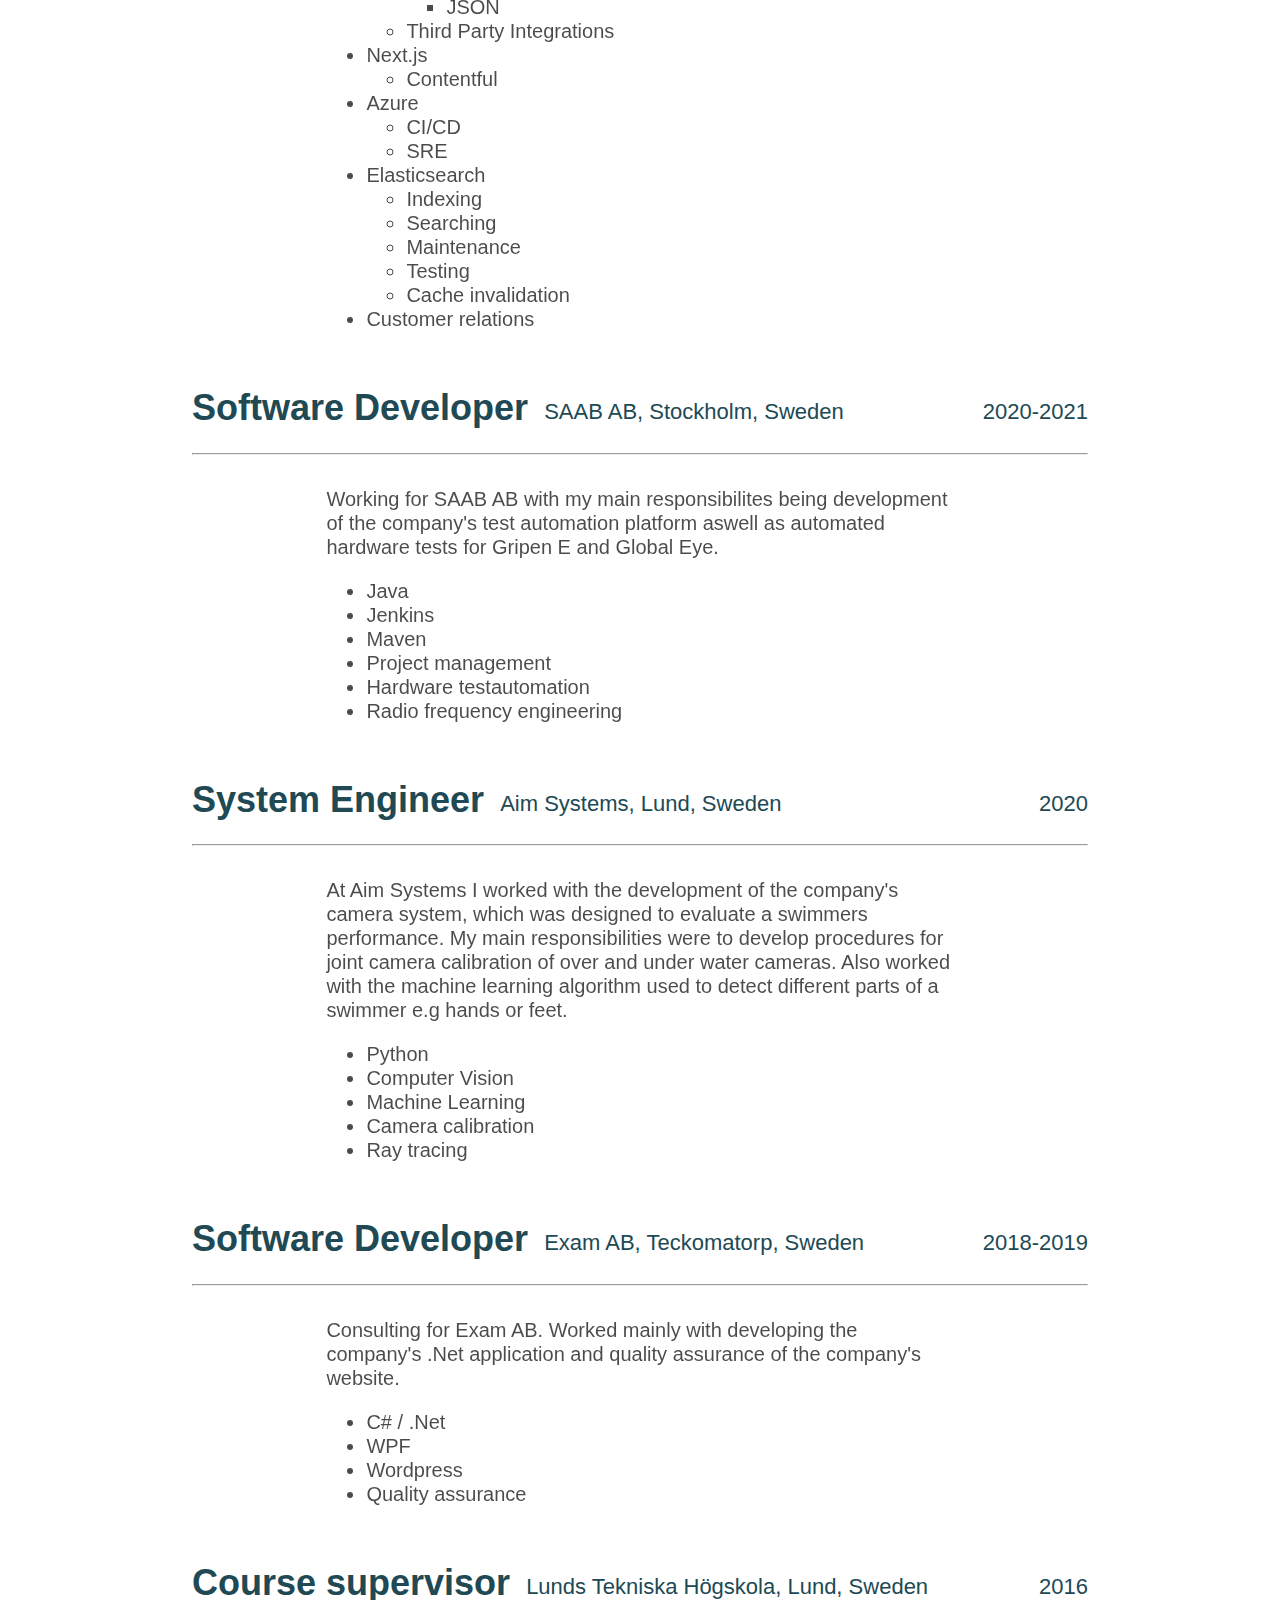
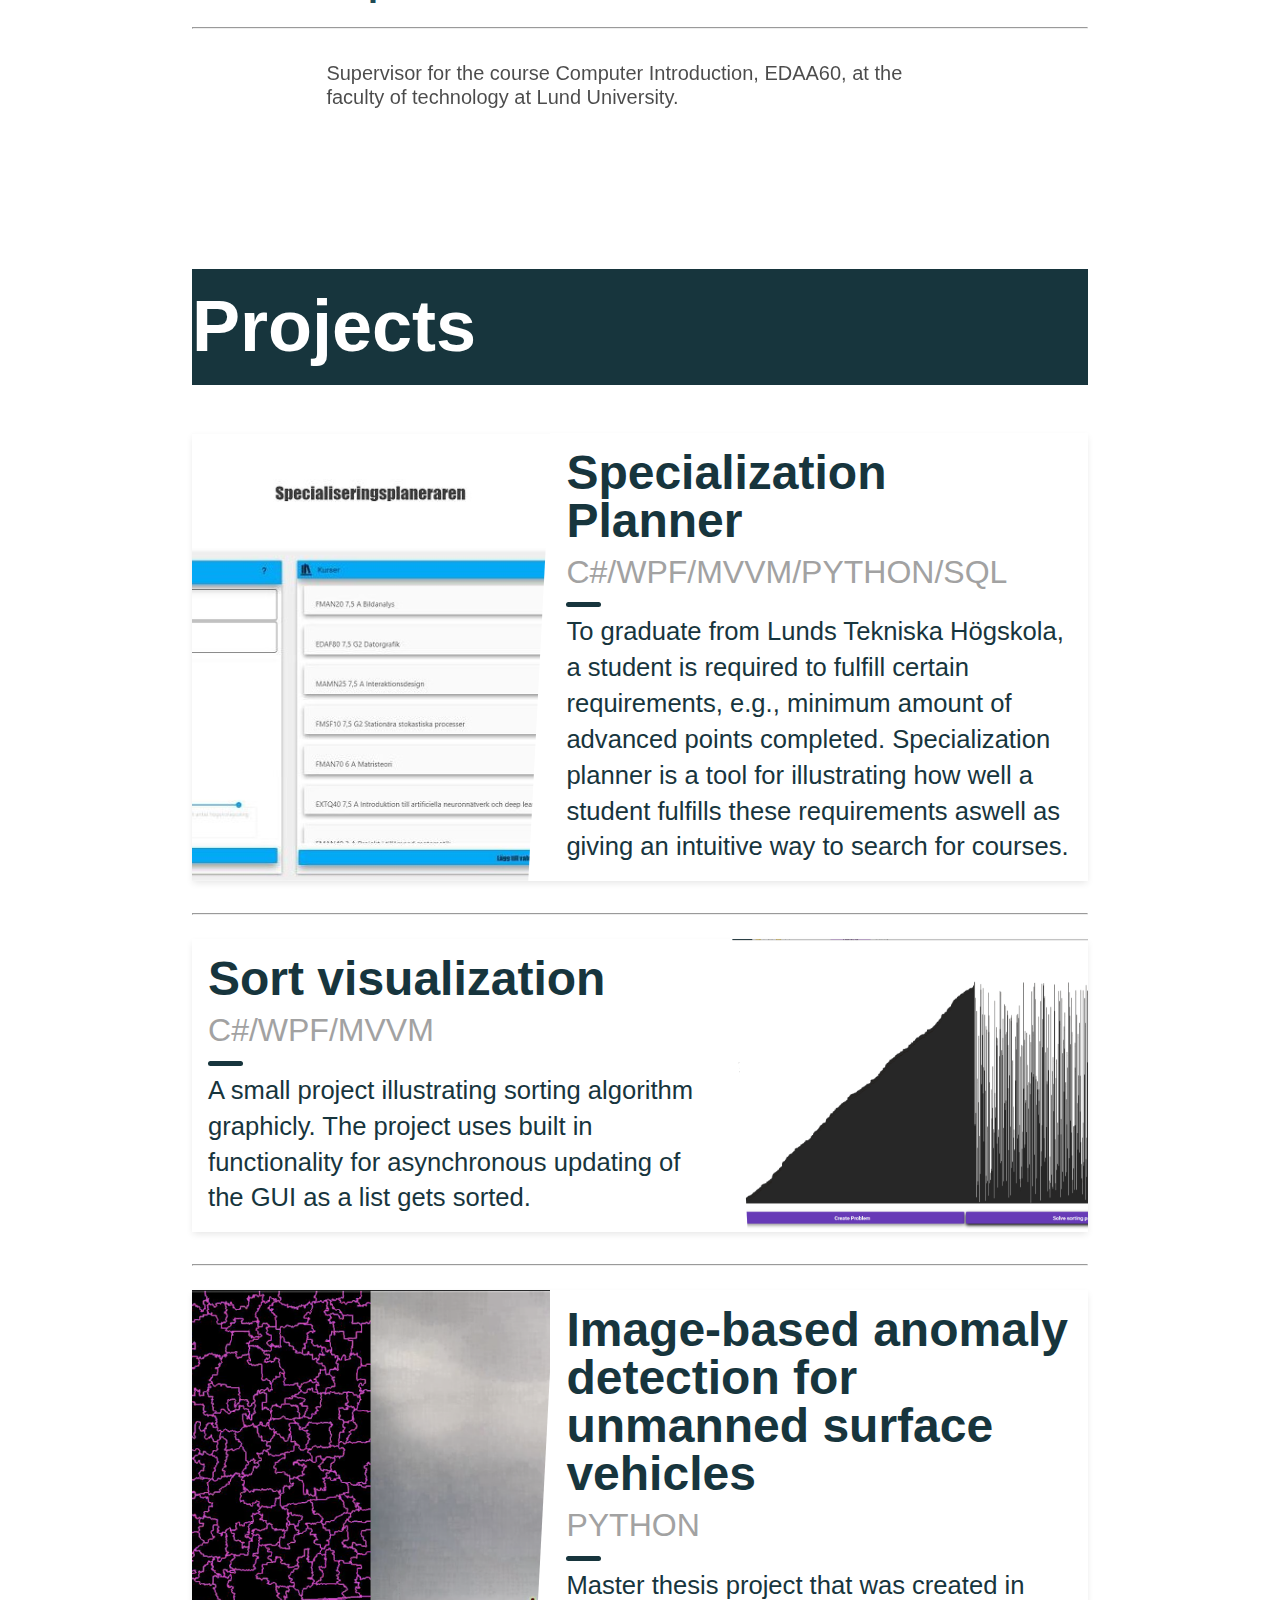
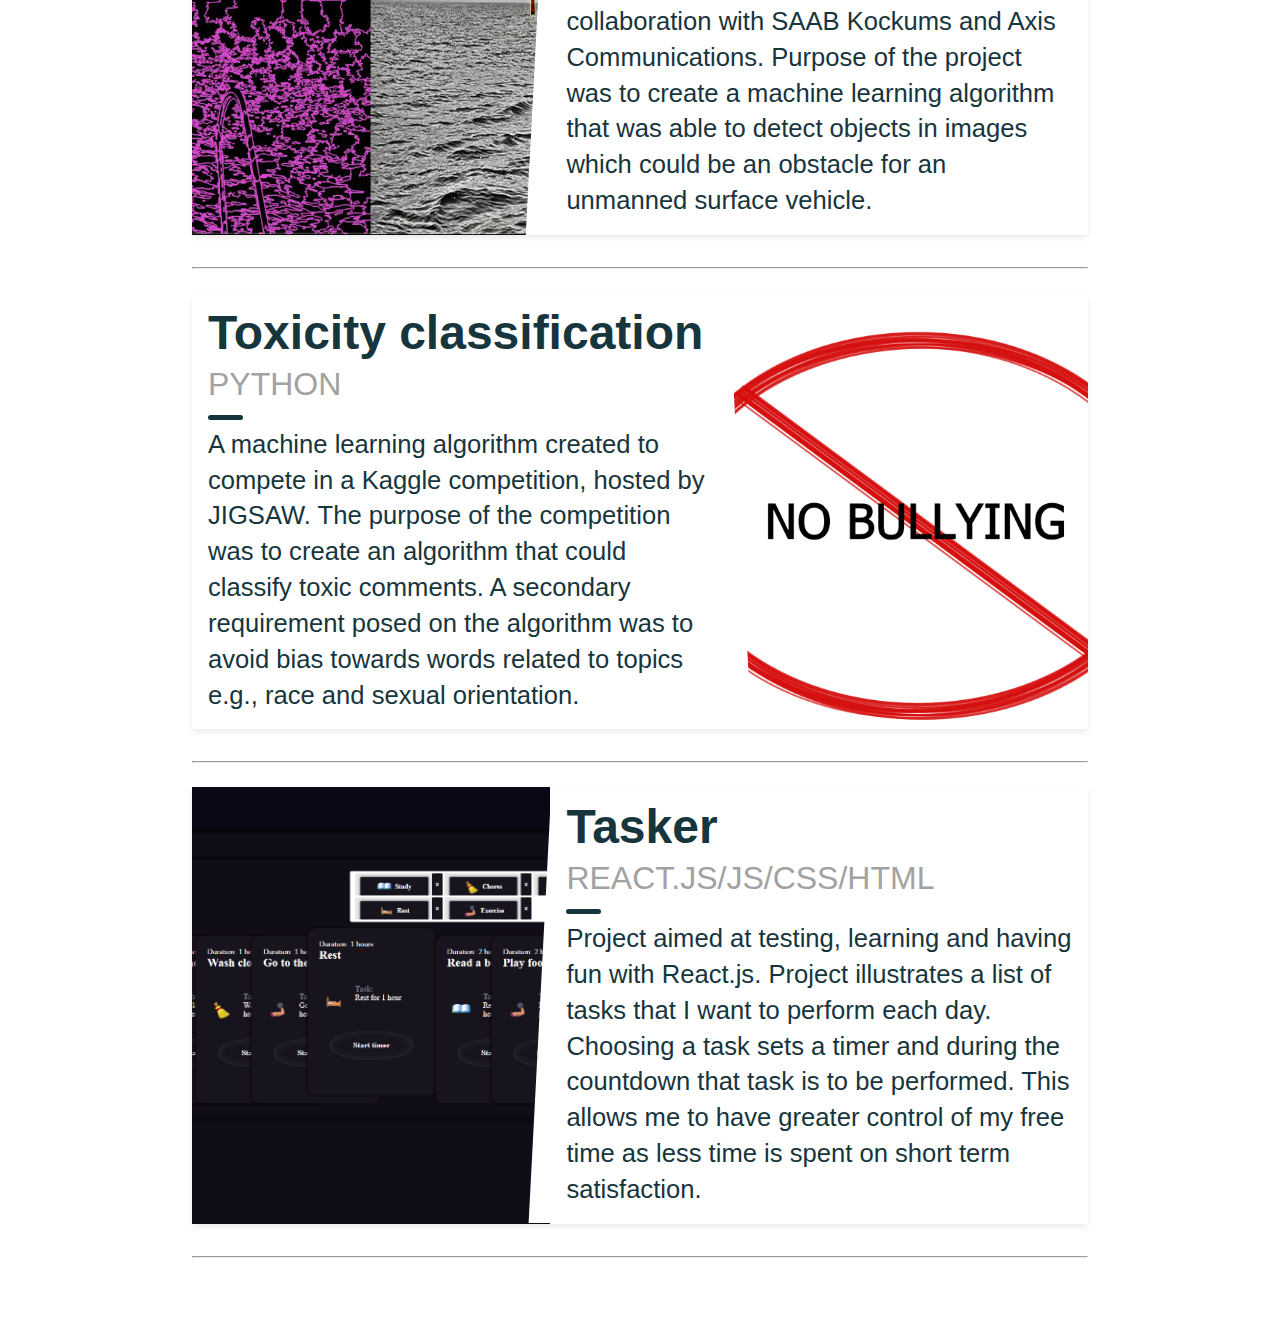
==== commit 5b5be082: "Updated website to reflect current status" ====
--- a/index.html
+++ b/index.html
@@ -63,8 +63,8 @@
         <hr>
         <ul>
         <li>Name:                      André Skoog</li>
-        <li>Age:                       31</li>
-        <li>Adress:                    Järpgatan 26, Järfälla</li>
+        <li>Age:                       32</li>
+        <li>Adress:                    Regementsgatan 52, Malmö</li>
         <li>Phone number:              0705907977</li>
         <li>E-mail:             Andre.Skoog.jobb@gmail.com</li>
       </ul>
@@ -75,7 +75,53 @@
           <h2 class="projects-section-title">
             Experience
           </h2>
+
+          <div class="experience-container">
+            <h3 class="experience-header">IT Consultant</h3>
+            <span class="experience-span">Netcompany A/S, Copenhagen, Denmark</span>
+            <span class="experience-timespan">2022-</span>
+          </div>
+          <hr class="hr-spacing">
+          <span class="experience-description">
+            As a consultant at Netcompany I have worked closely with our customers to deliver a state of the art media platforms. Tasks have involved analyzing, estimating, developing, maintaining and supporting our customers with any issues. My main responsibilities lie with the customers search engine and custom made applications for the customers CMS.
+            <ul>
+              <li>C# / .Net
+                <ul>
+                  <li>Azure function apps / Rest APIs
+                    <ul>
+                      <li>Postman</li>
+                      <li>JSON</li>
+                    </ul>
+                  </li>
+                  <li>Third Party Integrations</li>
+                  
+                </ul>
+              </li>
+              <li>Next.js
+                <ul>
+                  <li>Contentful</li>
+                </ul>
+              </li>
+              <li>Azure
+                <ul>   
+                  <li>CI/CD</li>
+                  <li>SRE</li>
+                </ul>
+              </li>
+              <li>Elasticsearch
+                <ul>
+                  <li>Indexing</li>
+                  <li>Searching</li>
+                  <li>Maintenance</li>
+                  <li>Testing</li>
+                  <li>Cache invalidation</li>
+                </ul>
+              </li>
+              <li>Customer relations</li>
+            </ul>
           
+          </span>
+
           <div class="experience-container">
             <h3 class="experience-header">Software Developer</h3>
             <span class="experience-span">SAAB AB, Stockholm, Sweden</span>
@@ -83,7 +129,16 @@
           </div>
           <hr class="hr-spacing">
           <span class="experience-description">
-            Working for SAAB AB with my main responsibilites being development of the company's test automation platform aswell as automated hardware tests.
+            Working for SAAB AB with my main responsibilites being development of the company's test automation platform aswell as automated hardware tests for Gripen E and Global Eye.
+            <ul>
+              <li>Java</li>
+              <li>Jenkins</li>
+              <li>Maven</li>
+              <li>Project management</li>
+              <li>Hardware testautomation</li>
+              <li>Radio frequency engineering</li>
+            </ul>
+          
           </span>
 
           <div class="experience-container">
@@ -94,6 +149,14 @@
           <hr class="hr-spacing">
           <span class="experience-description">
             At Aim Systems I worked with the development of the company's camera system, which was designed to evaluate a swimmers performance. My main responsibilities were to develop procedures for joint camera calibration of over and under water cameras. Also worked with the machine learning algorithm used to detect different parts of a swimmer e.g hands or feet.
+            <ul>
+              <li>Python</li>
+              <li>Computer Vision</li>
+              <li>Machine Learning</li>
+              <li>Camera calibration</li>
+              <li>Ray tracing</li>
+            </ul>
+          
           </span>
 
           <div class="experience-container">
@@ -104,26 +167,13 @@
           <hr class="hr-spacing">
           <span class="experience-description">
             Consulting for Exam AB. Worked mainly with developing the company's .Net application and quality assurance of the company's website.
-          </span>
-
-          <div class="experience-container">
-            <h3 class="experience-header">LSS-administrator</h3>
-            <span class="experience-span">Eslövs kommun, Eslöv, Sweden</span>
-            <span class="experience-timespan">2018</span>
-          </div>
-          <hr class="hr-spacing">
-          <span class="experience-description">
-            Part time work at a home for persons with certain functional impairments.
-          </span>
-
-          <div class="experience-container">
-            <h3 class="experience-header">Gardener</h3>
-            <span class="experience-span">Svalövs Farmartjänst, Svalöv, Sweden</span>
-            <span class="experience-timespan">2016-2017</span>
-          </div>
-          <hr class="hr-spacing">
-          <span class="experience-description">
-            Project driven position with tasks related to landscaping and construction. As each employee was resonsible for the projects assigned to them, a high level of quality and due profesional care was necessary. 
+            <ul>
+              <li>C# / .Net</li>
+              <li>WPF</li>
+              <li>Wordpress</li>
+              <li>Quality assurance</li>
+            </ul>
+            
           </span>
 
           <div class="experience-container">
@@ -135,28 +185,6 @@
           <span class="experience-description">
             Supervisor for the course Computer Introduction, EDAA60, at the faculty of technology at Lund University.
           </span>
-
-          <div class="experience-container">
-            <h3 class="experience-header">Head waitor</h3>
-            <span class="experience-span">Pizzeria Barbaros, Teckomatorp, Sweden</span>
-            <span class="experience-timespan">2014</span>
-          </div>
-          <hr class="hr-spacing">
-          <span class="experience-description">
-            Head waitor position at a restaurant in my home village with register and customer contact responsibilities.
-          </span>
-
-          <div class="experience-container">
-            <h3 class="experience-header">Preschool teacher</h3>
-            <span class="experience-span">Dunderklumpen, Teckomatorp, Sweden</span>
-            <span class="experience-timespan">2012</span>
-          </div>
-          <hr class="hr-spacing">
-          <span class="experience-description">
-            Part time work as a preschool teacher with responsibility for the daily care and education of the children.
-          </span>
-
-
 
         </section>
         
--- a/styles.css
+++ b/styles.css
@@ -108,15 +108,13 @@
   -webkit-transition: all 600ms cubic-bezier(0.075, 0.82, 0.165, 1);
   transition: all 600ms cubic-bezier(0.075, 0.82, 0.165, 1);
   margin: 0;
-  -webkit-filter: grayscale(100%);
-          filter: grayscale(100%);
 }
 
 .container .frame .social {
   position: absolute;
   right: 2vw;
-  width: 5vw;
-  height: 5vw;
+  width: 3vw;
+  height: 3vw;
   border-radius: 50%;
   z-index: 2;
 }
@@ -137,12 +135,12 @@
 }
 
 .container .frame .social.linkedin {
-  bottom: 8vw;
+  bottom: 6vw;
   background-color: #007bb5;
 }
 
 .container .frame .social.github {
-  bottom: 14vw;
+  bottom: 10vw;
   background-color: #211F1F;
 }
 
